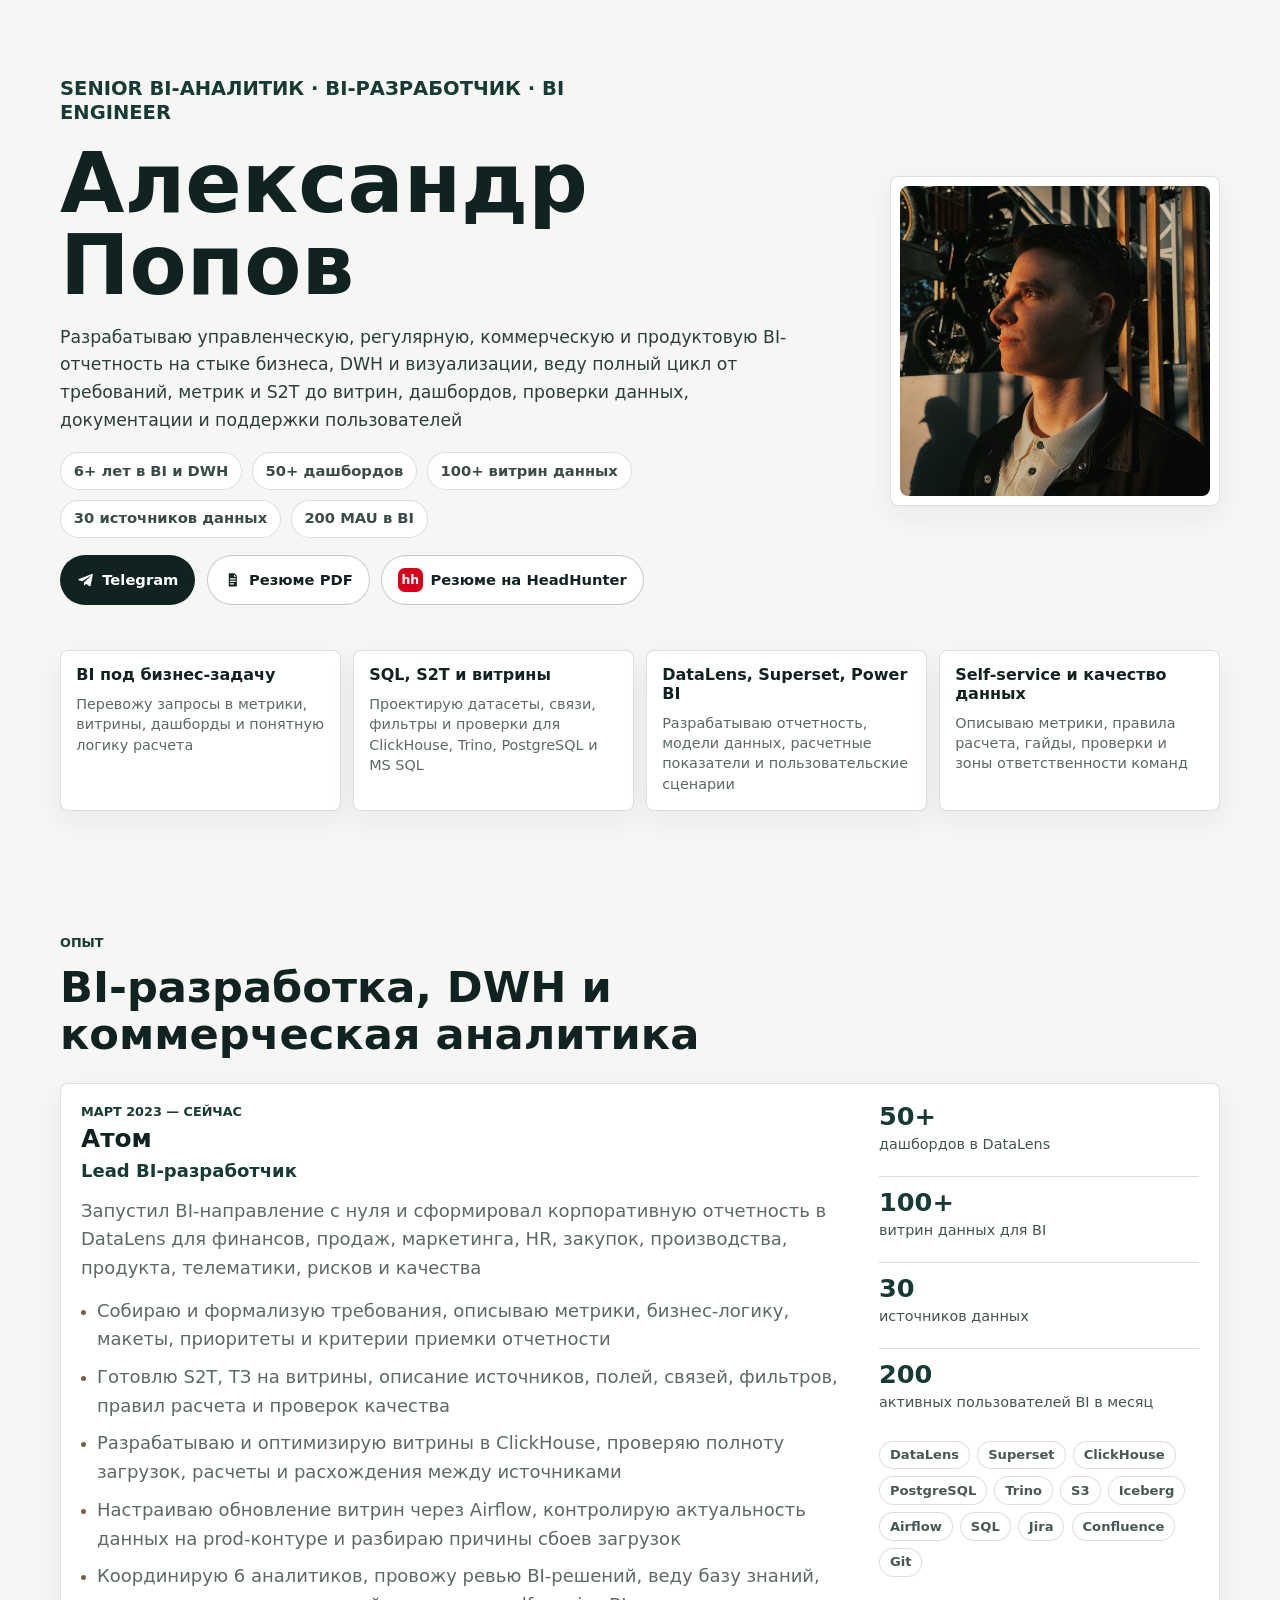
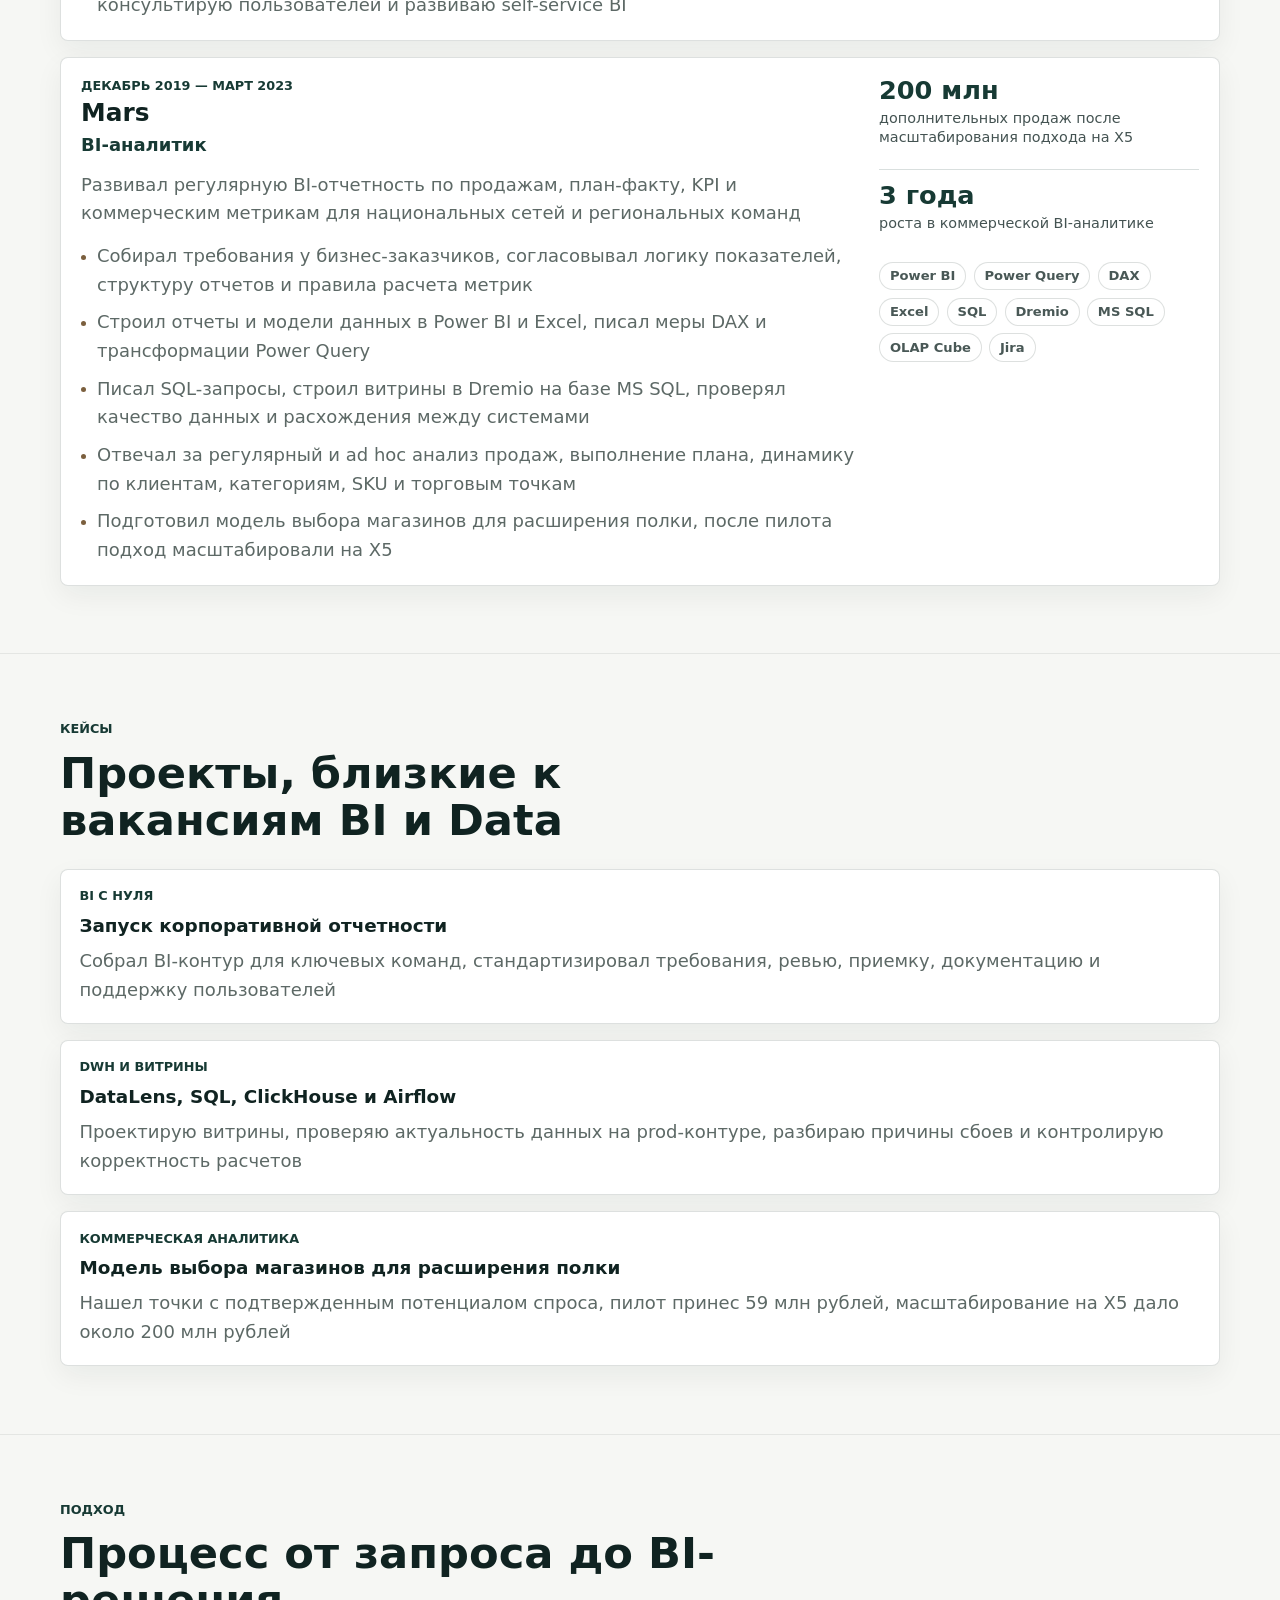
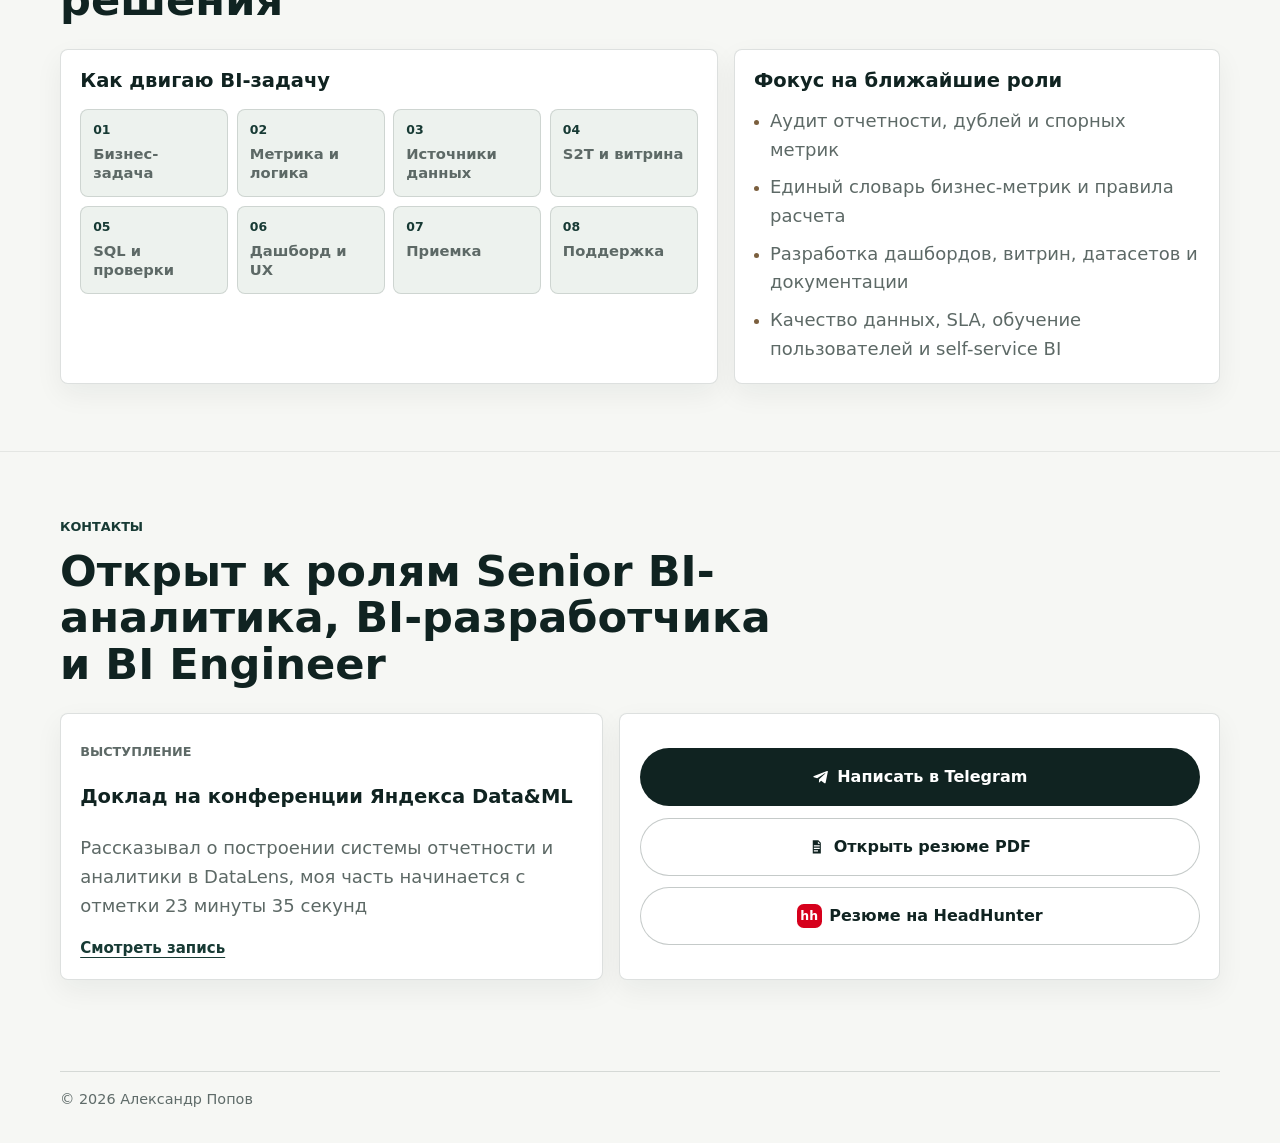
==== index.html @ 0f61a74e "Build BI analyst portfolio" ====
<!doctype html>
<html lang="ru">
  <head>
    <meta charset="UTF-8" />
    <meta name="viewport" content="width=device-width, initial-scale=1.0" />
    <title>Александр Попов - Senior BI-аналитик и BI Engineer</title>
    <meta
      name="description"
      content="Портфолио Александра Попова для ролей Senior BI-аналитика, BI-разработчика и BI Engineer"
    />
    <meta
      name="keywords"
      content="Александр Попов, Senior BI-аналитик, BI-разработчик, BI Engineer, DataLens, Power BI, Superset, ClickHouse, Airflow, SQL"
    />
    <meta name="theme-color" content="#173a34" />
    <link rel="canonical" href="https://adikant.github.io/analyst.github.io/" />
    <link rel="icon" href="assets/images/favicon.svg" type="image/svg+xml" />
    <meta property="og:type" content="profile" />
    <meta property="og:locale" content="ru_RU" />
    <meta property="og:title" content="Александр Попов - Senior BI-аналитик и BI Engineer" />
    <meta
      property="og:description"
      content="BI-разработка, DWH, DataLens, Superset, Power BI, ClickHouse, Airflow, S2T и self-service BI"
    />
    <meta property="og:url" content="https://adikant.github.io/analyst.github.io/" />
    <meta
      property="og:image"
      content="https://adikant.github.io/analyst.github.io/assets/images/og-preview.png"
    />
    <meta property="og:image:width" content="1200" />
    <meta property="og:image:height" content="630" />
    <meta property="og:image:type" content="image/png" />
    <meta
      property="og:image:alt"
      content="Портфолио Александра Попова для ролей Senior BI-аналитика, BI-разработчика и BI Engineer"
    />
    <meta name="twitter:card" content="summary_large_image" />
    <meta name="twitter:title" content="Александр Попов - Senior BI-аналитик и BI Engineer" />
    <meta
      name="twitter:description"
      content="BI-разработка, DWH, DataLens, Superset, Power BI, ClickHouse, Airflow, S2T и self-service BI"
    />
    <meta
      name="twitter:image"
      content="https://adikant.github.io/analyst.github.io/assets/images/og-preview.png"
    />
    <script type="application/ld+json">
      {
        "@context": "https://schema.org",
        "@type": "ProfilePage",
        "inLanguage": "ru",
        "url": "https://adikant.github.io/analyst.github.io/",
        "name": "Александр Попов - Senior BI-аналитик и BI Engineer",
        "description": "Портфолио Александра Попова для ролей Senior BI-аналитика, BI-разработчика и BI Engineer",
        "mainEntity": {
          "@type": "Person",
          "name": "Александр Попов",
          "jobTitle": "Senior BI-аналитик, BI-разработчик, BI Engineer",
          "description": "BI-разработчик с опытом более 6 лет в DWH и BI. Ведет полный цикл от требований, метрик и S2T до витрин, дашбордов, проверки качества, документации и поддержки пользователей.",
          "url": "https://adikant.github.io/analyst.github.io/",
          "image": "https://adikant.github.io/analyst.github.io/assets/images/profile-hero.jpg",
          "sameAs": [
            "https://t.me/adikant",
            "https://hh.ru/resume/b0bc9b00ff10b70d850039ed1f713379735831"
          ]
        }
      }
    </script>
    <link rel="stylesheet" href="styles.css?v=20260629-bi-engineer-2" />
    <script type="module" src="script.js?v=20260629-bi-engineer-2" defer></script>
  </head>
  <body>
    <a class="skip-link" href="#main">Перейти к содержанию</a>

    <main id="main">
      <section class="hero" id="hero" aria-labelledby="hero-title">
        <div class="container hero-grid">
          <div class="hero-copy">
            <p class="hero-role">Senior BI-аналитик · BI-разработчик · BI Engineer</p>
            <h1 class="hero-headline" id="hero-title">Александр Попов</h1>
            <p class="hero-summary">
              Разрабатываю управленческую, регулярную, коммерческую и продуктовую BI-отчетность на стыке бизнеса, DWH и визуализации, веду полный цикл от требований, метрик и S2T до витрин, дашбордов, проверки данных, документации и поддержки пользователей
            </p>
            <ul class="hero-proof-list" aria-label="Ключевые подтверждения">
              <li>6+ лет в BI и DWH</li>
              <li>50+ дашбордов</li>
              <li>100+ витрин данных</li>
              <li>30 источников данных</li>
              <li>200 MAU в BI</li>
            </ul>
            <div class="cta-row">
              <a class="btn btn-primary" href="https://t.me/adikant" target="_blank" rel="noopener noreferrer">
                <span class="btn-icon" aria-hidden="true">
                  <svg viewBox="0 0 24 24" focusable="false">
                    <path d="M21.8 4.2 18.6 20c-.2 1-.8 1.2-1.6.7l-4.5-3.3-2.2 2.1c-.2.2-.5.4-.9.4l.3-4.7 8.5-7.7c.4-.3-.1-.5-.6-.2L7.1 13.9 2.6 12.5c-1-.3-1-1 .2-1.5L20.4 4.2c.8-.3 1.5.2 1.4 1Z" />
                  </svg>
                </span>
                <span>Telegram</span>
              </a>
              <a class="btn btn-secondary" href="assets/docs/popov-resume.pdf">
                <span class="btn-icon" aria-hidden="true">
                  <svg viewBox="0 0 24 24" focusable="false">
                    <path d="M6.5 3h7.6l3.4 3.4V21h-11V3Zm7 1.9V8h3.1l-3.1-3.1ZM8 10v1.6h8V10H8Zm0 3.4V15h8v-1.6H8Zm0 3.4v1.6h5.6v-1.6H8Z" />
                  </svg>
                </span>
                <span>Резюме PDF</span>
              </a>
              <a
                class="btn btn-secondary"
                href="https://hh.ru/resume/b0bc9b00ff10b70d850039ed1f713379735831"
                target="_blank"
                rel="noopener noreferrer"
              >
                <span class="btn-icon btn-icon-hh" aria-hidden="true">hh</span>
                <span>Резюме на HeadHunter</span>
              </a>
            </div>
          </div>
          <figure class="hero-media">
            <img
              src="assets/images/profile-hero.jpg"
              alt="Александр Попов"
              width="1200"
              height="1200"
              loading="eager"
            />
          </figure>
        </div>
      </section>

      <section class="useful-strip" aria-label="Ключевые зоны ответственности">
        <div class="container useful-grid">
          <article class="useful-item">
            <h2>BI под бизнес-задачу</h2>
            <p>Перевожу запросы в метрики, витрины, дашборды и понятную логику расчета</p>
          </article>
          <article class="useful-item">
            <h2>SQL, S2T и витрины</h2>
            <p>Проектирую датасеты, связи, фильтры и проверки для ClickHouse, Trino, PostgreSQL и MS SQL</p>
          </article>
          <article class="useful-item">
            <h2>DataLens, Superset, Power BI</h2>
            <p>Разрабатываю отчетность, модели данных, расчетные показатели и пользовательские сценарии</p>
          </article>
          <article class="useful-item">
            <h2>Self-service и качество данных</h2>
            <p>Описываю метрики, правила расчета, гайды, проверки и зоны ответственности команд</p>
          </article>
        </div>
      </section>

      <section class="section nav-target" id="experience" aria-labelledby="experience-title">
        <div class="container">
          <div class="section-head section-head-compact">
            <p class="section-kicker">Опыт</p>
            <h2 id="experience-title">BI-разработка, DWH и коммерческая аналитика</h2>
          </div>

          <div class="experience-list">
            <article class="experience-card">
              <div class="experience-main">
                <p class="timeline-period">март 2023 — сейчас</p>
                <h3>Атом</h3>
                <p class="timeline-role">Lead BI-разработчик</p>
                <p class="experience-context">
                  Запустил BI-направление с нуля и сформировал корпоративную отчетность в DataLens для финансов, продаж, маркетинга, HR, закупок, производства, продукта, телематики, рисков и качества
                </p>
                <ul class="responsibility-list">
                  <li>Собираю и формализую требования, описываю метрики, бизнес-логику, макеты, приоритеты и критерии приемки отчетности</li>
                  <li>Готовлю S2T, ТЗ на витрины, описание источников, полей, связей, фильтров, правил расчета и проверок качества</li>
                  <li>Разрабатываю и оптимизирую витрины в ClickHouse, проверяю полноту загрузок, расчеты и расхождения между источниками</li>
                  <li>Настраиваю обновление витрин через Airflow, контролирую актуальность данных на prod-контуре и разбираю причины сбоев загрузок</li>
                  <li>Координирую 6 аналитиков, провожу ревью BI-решений, веду базу знаний, консультирую пользователей и развиваю self-service BI</li>
                </ul>
              </div>
              <aside class="experience-side" aria-label="Показатели и технологии Атома">
                <div class="metric-list">
                  <div class="metric-item">
                    <strong>50+</strong>
                    <span>дашбордов в DataLens</span>
                  </div>
                  <div class="metric-item">
                    <strong>100+</strong>
                    <span>витрин данных для BI</span>
                  </div>
                  <div class="metric-item">
                    <strong>30</strong>
                    <span>источников данных</span>
                  </div>
                  <div class="metric-item">
                    <strong>200</strong>
                    <span>активных пользователей BI в месяц</span>
                  </div>
                </div>
                <ul class="tech-list" aria-label="Технологии Атома">
                  <li>DataLens</li>
                  <li>Superset</li>
                  <li>ClickHouse</li>
                  <li>PostgreSQL</li>
                  <li>Trino</li>
                  <li>S3</li>
                  <li>Iceberg</li>
                  <li>Airflow</li>
                  <li>SQL</li>
                  <li>Jira</li>
                  <li>Confluence</li>
                  <li>Git</li>
                </ul>
              </aside>
            </article>

            <article class="experience-card">
              <div class="experience-main">
                <p class="timeline-period">декабрь 2019 — март 2023</p>
                <h3>Mars</h3>
                <p class="timeline-role">BI-аналитик</p>
                <p class="experience-context">
                  Развивал регулярную BI-отчетность по продажам, план-факту, KPI и коммерческим метрикам для национальных сетей и региональных команд
                </p>
                <ul class="responsibility-list">
                  <li>Собирал требования у бизнес-заказчиков, согласовывал логику показателей, структуру отчетов и правила расчета метрик</li>
                  <li>Строил отчеты и модели данных в Power BI и Excel, писал меры DAX и трансформации Power Query</li>
                  <li>Писал SQL-запросы, строил витрины в Dremio на базе MS SQL, проверял качество данных и расхождения между системами</li>
                  <li>Отвечал за регулярный и ad hoc анализ продаж, выполнение плана, динамику по клиентам, категориям, SKU и торговым точкам</li>
                  <li>Подготовил модель выбора магазинов для расширения полки, после пилота подход масштабировали на X5</li>
                </ul>
              </div>
              <aside class="experience-side" aria-label="Показатели и технологии Mars">
                <div class="metric-list">
                  <div class="metric-item">
                    <strong>200 млн</strong>
                    <span>дополнительных продаж после масштабирования подхода на X5</span>
                  </div>
                  <div class="metric-item">
                    <strong>3 года</strong>
                    <span>роста в коммерческой BI-аналитике</span>
                  </div>
                </div>
                <ul class="tech-list" aria-label="Технологии Mars">
                  <li>Power BI</li>
                  <li>Power Query</li>
                  <li>DAX</li>
                  <li>Excel</li>
                  <li>SQL</li>
                  <li>Dremio</li>
                  <li>MS SQL</li>
                  <li>OLAP Cube</li>
                  <li>Jira</li>
                </ul>
              </aside>
            </article>
          </div>
        </div>
      </section>

      <section class="section nav-target" id="cases" aria-labelledby="cases-title">
        <div class="container">
          <div class="section-head section-head-compact">
            <p class="section-kicker">Кейсы</p>
            <h2 id="cases-title">Проекты, близкие к вакансиям BI и Data</h2>
          </div>

          <div class="cases-list">
            <article class="technical-project">
              <p class="section-kicker">BI с нуля</p>
              <h3>Запуск корпоративной отчетности</h3>
              <p>Собрал BI-контур для ключевых команд, стандартизировал требования, ревью, приемку, документацию и поддержку пользователей</p>
            </article>
            <article class="technical-project">
              <p class="section-kicker">DWH и витрины</p>
              <h3>DataLens, SQL, ClickHouse и Airflow</h3>
              <p>Проектирую витрины, проверяю актуальность данных на prod-контуре, разбираю причины сбоев и контролирую корректность расчетов</p>
            </article>
            <article class="technical-project">
              <p class="section-kicker">Коммерческая аналитика</p>
              <h3>Модель выбора магазинов для расширения полки</h3>
              <p>Нашел точки с подтвержденным потенциалом спроса, пилот принес 59 млн рублей, масштабирование на X5 дало около 200 млн рублей</p>
            </article>
          </div>
        </div>
      </section>

      <section class="section nav-target" id="approach" aria-labelledby="approach-title">
        <div class="container">
          <div class="section-head section-head-compact">
            <p class="section-kicker">Подход</p>
            <h2 id="approach-title">Процесс от запроса до BI-решения</h2>
          </div>

          <div class="process-layout">
            <section class="process-card" aria-labelledby="process-title">
              <h3 id="process-title">Как двигаю BI-задачу</h3>
              <ol class="process-list">
                <li>Бизнес-задача</li>
                <li>Метрика и логика</li>
                <li>Источники данных</li>
                <li>S2T и витрина</li>
                <li>SQL и проверки</li>
                <li>Дашборд и UX</li>
                <li>Приемка</li>
                <li>Поддержка</li>
              </ol>
            </section>

            <section class="leader-role-card" aria-labelledby="focus-title">
              <h3 id="focus-title">Фокус на ближайшие роли</h3>
              <ul>
                <li>Аудит отчетности, дублей и спорных метрик</li>
                <li>Единый словарь бизнес-метрик и правила расчета</li>
                <li>Разработка дашбордов, витрин, датасетов и документации</li>
                <li>Качество данных, SLA, обучение пользователей и self-service BI</li>
              </ul>
            </section>
          </div>
        </div>
      </section>

      <section class="section nav-target" id="contact" aria-labelledby="contact-title">
        <div class="container">
          <div class="section-head section-head-compact">
            <p class="section-kicker">Контакты</p>
            <h2 id="contact-title">Открыт к ролям Senior BI-аналитика, BI-разработчика и BI Engineer</h2>
          </div>

          <div class="contact-layout">
            <article class="speaking-card">
              <p class="section-kicker">Выступление</p>
              <h3>Доклад на конференции Яндекса Data&amp;ML</h3>
              <p>Рассказывал о построении системы отчетности и аналитики в DataLens, моя часть начинается с отметки 23 минуты 35 секунд</p>
              <a class="text-link" href="https://yandex.cloud/ru/events/dataml2b?videoTab=2" target="_blank" rel="noopener noreferrer">
                Смотреть запись
              </a>
            </article>

            <div class="contact-card">
              <div class="contact-actions">
                <a class="btn btn-primary" href="https://t.me/adikant" target="_blank" rel="noopener noreferrer">
                  <span class="btn-icon" aria-hidden="true">
                    <svg viewBox="0 0 24 24" focusable="false">
                      <path d="M21.8 4.2 18.6 20c-.2 1-.8 1.2-1.6.7l-4.5-3.3-2.2 2.1c-.2.2-.5.4-.9.4l.3-4.7 8.5-7.7c.4-.3-.1-.5-.6-.2L7.1 13.9 2.6 12.5c-1-.3-1-1 .2-1.5L20.4 4.2c.8-.3 1.5.2 1.4 1Z" />
                    </svg>
                  </span>
                  <span>Написать в Telegram</span>
                </a>
                <a class="btn btn-secondary" href="assets/docs/popov-resume.pdf">
                  <span class="btn-icon" aria-hidden="true">
                    <svg viewBox="0 0 24 24" focusable="false">
                      <path d="M6.5 3h7.6l3.4 3.4V21h-11V3Zm7 1.9V8h3.1l-3.1-3.1ZM8 10v1.6h8V10H8Zm0 3.4V15h8v-1.6H8Zm0 3.4v1.6h5.6v-1.6H8Z" />
                    </svg>
                  </span>
                  <span>Открыть резюме PDF</span>
                </a>
                <a
                  class="btn btn-secondary"
                  href="https://hh.ru/resume/b0bc9b00ff10b70d850039ed1f713379735831"
                  target="_blank"
                  rel="noopener noreferrer"
                >
                  <span class="btn-icon btn-icon-hh" aria-hidden="true">hh</span>
                  <span>Резюме на HeadHunter</span>
                </a>
              </div>
            </div>
          </div>
        </div>
      </section>
    </main>

    <footer class="site-footer">
      <div class="container footer-inner">
        <p>&copy; 2026 Александр Попов</p>
      </div>
    </footer>
  </body>
</html>
---- styles.css ----
:root {
  --bg: #f6f7f4;
  --surface: #ffffff;
  --surface-soft: #edf2ee;
  --ink: #102321;
  --muted: #5d6966;
  --line: rgba(16, 35, 33, 0.14);
  --line-strong: rgba(16, 35, 33, 0.24);
  --accent: #173a34;
  --accent-soft: #dfeae4;
  --warm: #7b5f3e;
  --warm-soft: #efe7da;
  --shadow: 0 10px 28px rgba(16, 35, 33, 0.06);
  --radius: 8px;
}

*,
*::before,
*::after {
  box-sizing: border-box;
}

html {
  scroll-behavior: smooth;
}

body {
  margin: 0;
  overflow-x: hidden;
  background: var(--bg);
  color: var(--ink);
  font-family: system-ui, -apple-system, BlinkMacSystemFont, "Segoe UI", sans-serif;
  font-size: 18px;
  line-height: 1.6;
  text-rendering: optimizeLegibility;
}

body,
button,
input,
textarea,
select {
  letter-spacing: 0;
}

h1,
h2,
h3,
h4,
p,
ul,
ol,
figure {
  margin: 0;
}

img {
  display: block;
  max-width: 100%;
}

a {
  color: inherit;
}

svg {
  display: block;
}

.container {
  width: min(1160px, calc(100% - 40px));
  margin: 0 auto;
}

.skip-link {
  position: fixed;
  top: 0.75rem;
  left: 0.75rem;
  z-index: 100;
  padding: 0.6rem 0.85rem;
  border-radius: var(--radius);
  background: var(--ink);
  color: #fff;
  font-weight: 800;
  text-decoration: none;
  transform: translateY(-160%);
}

.skip-link:focus {
  transform: translateY(0);
}

.hero {
  padding: 4.8rem 0 2.8rem;
}

.hero-grid {
  display: grid;
  grid-template-columns: minmax(0, 1fr) minmax(280px, 330px);
  gap: 3rem;
  align-items: center;
}

.hero-copy {
  display: grid;
  gap: 1.1rem;
  max-width: 790px;
}

.hero-role,
.section-kicker,
.case-company,
.timeline-period {
  color: var(--accent);
  font-size: 0.8rem;
  font-weight: 850;
  letter-spacing: 0;
  line-height: 1.3;
  text-transform: uppercase;
}

.hero-role {
  max-width: 42ch;
  font-size: 1.22rem;
  line-height: 1.25;
}

.hero-headline {
  max-width: 13ch;
  font-size: 5.2rem;
  line-height: 0.98;
}

.hero-summary {
  max-width: 68ch;
  color: rgba(16, 35, 33, 0.88);
  font-size: 1.08rem;
}

.hero-proof-list {
  display: flex;
  flex-wrap: wrap;
  gap: 0.6rem;
  padding: 0;
  list-style: none;
}

.hero-proof-list li {
  min-height: 38px;
  padding: 0.55rem 0.8rem;
  border: 1px solid var(--line);
  border-radius: 999px;
  background: var(--surface);
  color: rgba(16, 35, 33, 0.82);
  font-size: 0.92rem;
  font-weight: 800;
  line-height: 1.25;
}

.hero-media {
  width: 100%;
  padding: 0.55rem;
  border: 1px solid var(--line);
  border-radius: var(--radius);
  background: var(--surface);
  box-shadow: var(--shadow);
}

.hero-media img {
  width: 100%;
  aspect-ratio: 1;
  height: auto;
  border-radius: var(--radius);
  object-fit: cover;
  object-position: center 48%;
}

.cta-row,
.contact-actions {
  display: flex;
  flex-wrap: wrap;
  gap: 0.7rem;
}

.btn {
  display: inline-flex;
  align-items: center;
  justify-content: center;
  gap: 0.48rem;
  min-height: 46px;
  max-width: 100%;
  padding: 0.72rem 1rem;
  border: 1px solid transparent;
  border-radius: 999px;
  font: inherit;
  font-size: 0.92rem;
  font-weight: 850;
  line-height: 1.2;
  text-align: center;
  text-decoration: none;
  white-space: normal;
}

.btn-icon {
  display: inline-grid;
  flex: 0 0 auto;
  place-items: center;
  width: 1.1rem;
  height: 1.1rem;
}

.btn-icon svg {
  width: 100%;
  height: 100%;
  fill: currentColor;
}

.btn-icon-hh {
  width: 1.55rem;
  height: 1.55rem;
  border-radius: 0.42rem;
  background: #d6001c;
  color: #fff;
  font-size: 0.78rem;
  font-weight: 900;
  line-height: 1;
  text-transform: lowercase;
}

.btn-primary {
  background: var(--ink);
  color: #fff;
}

.btn-secondary {
  border-color: var(--line-strong);
  background: var(--surface);
  color: var(--ink);
}

.section {
  padding: 4.2rem 0;
}

.useful-strip {
  padding: 0 0 3.6rem;
}

.useful-grid {
  display: grid;
  grid-template-columns: repeat(4, minmax(0, 1fr));
  gap: 0.75rem;
}

.useful-item {
  min-height: 132px;
  padding: 0.95rem;
  border: 1px solid var(--line);
  border-radius: var(--radius);
  background: var(--surface);
  box-shadow: var(--shadow);
}

.useful-item h2 {
  color: var(--ink);
  font-size: 1rem;
  line-height: 1.18;
}

.useful-item p {
  margin-top: 0.55rem;
  color: var(--muted);
  font-size: 0.9rem;
  line-height: 1.42;
}

.section + .section,
.case-detail-section {
  border-top: 1px solid rgba(16, 35, 33, 0.08);
}

.section-head {
  display: grid;
  gap: 0.75rem;
  margin-bottom: 1.6rem;
}

.section-head h2 {
  max-width: 24ch;
  font-size: 2.7rem;
  line-height: 1.08;
}

.experience-list,
.cases-list {
  display: grid;
  gap: 1rem;
}

.experience-card,
.technical-project,
.process-card,
.leader-role-card,
.speaking-card,
.contact-card,
.case-detail-block {
  border: 1px solid var(--line);
  border-radius: var(--radius);
  background: var(--surface);
  box-shadow: var(--shadow);
}

.experience-card {
  display: grid;
  grid-template-columns: minmax(0, 1fr) 320px;
  gap: 1.5rem;
  padding: 1.25rem;
}

.experience-main h3 {
  margin-top: 0.28rem;
  font-size: 1.55rem;
  line-height: 1.15;
}

.timeline-role {
  margin-top: 0.2rem;
  color: var(--accent);
  font-weight: 850;
}

.experience-context {
  margin-top: 0.7rem;
  color: var(--muted);
}

.responsibility-list,
.leader-role-card ul,
.case-detail-block ul {
  display: grid;
  gap: 0.55rem;
  margin-top: 0.85rem;
  padding: 0;
  list-style: none;
}

.responsibility-list li,
.leader-role-card li,
.case-detail-block li {
  position: relative;
  padding-left: 1rem;
  color: var(--muted);
}

.responsibility-list li::before,
.leader-role-card li::before,
.case-detail-block li::before {
  content: "";
  position: absolute;
  top: 0.72em;
  left: 0;
  width: 5px;
  height: 5px;
  border-radius: 50%;
  background: var(--warm);
}

.experience-side {
  display: grid;
  align-content: start;
  gap: 1rem;
}

.metric-list {
  display: grid;
  gap: 0.6rem;
}

.metric-item {
  padding: 0.8rem 0 0.75rem;
  border-top: 1px solid rgba(23, 58, 52, 0.16);
}

.metric-item:first-child {
  border-top: 0;
  padding-top: 0;
}

.metric-item strong,
.metric-item span {
  display: block;
}

.metric-item strong {
  color: var(--accent);
  font-size: 1.6rem;
  line-height: 1;
}

.metric-item span {
  margin-top: 0.35rem;
  color: rgba(16, 35, 33, 0.78);
  font-size: 0.9rem;
  line-height: 1.35;
}

.tech-list {
  display: flex;
  flex-wrap: wrap;
  gap: 0.45rem;
  margin: 0;
  padding: 0;
  list-style: none;
}

.tech-list li {
  padding: 0.34rem 0.62rem;
  border: 1px solid var(--line);
  border-radius: 999px;
  background: var(--surface);
  color: rgba(16, 35, 33, 0.76);
  font-size: 0.82rem;
  font-weight: 750;
  line-height: 1.2;
}

.technical-project {
  padding: 1.15rem;
}

.technical-project h3 {
  margin-top: 0.55rem;
  font-size: 1.15rem;
  line-height: 1.25;
}

.technical-project p:last-child,
.process-card li,
.speaking-card p,
.case-detail-block p,
.resume-line span {
  color: var(--muted);
}

.technical-project p:last-child {
  margin-top: 0.65rem;
}

.process-layout {
  display: grid;
  grid-template-columns: minmax(0, 1.15fr) minmax(280px, 0.85fr);
  gap: 1rem;
  align-items: stretch;
}

.process-card,
.leader-role-card {
  padding: 1.2rem;
}

.process-card h3,
.leader-role-card h3,
.speaking-card h3,
.contact-card h3 {
  font-size: 1.22rem;
  line-height: 1.22;
}

.process-list {
  display: grid;
  grid-template-columns: repeat(4, minmax(0, 1fr));
  gap: 0.55rem;
  margin-top: 1rem;
  padding: 0;
  list-style: none;
  counter-reset: process;
}

.process-list li {
  min-height: 88px;
  padding: 0.75rem;
  border: 1px solid var(--line);
  border-radius: var(--radius);
  background: var(--surface-soft);
  font-size: 0.92rem;
  font-weight: 750;
  line-height: 1.3;
  counter-increment: process;
}

.process-list li::before {
  content: counter(process, decimal-leading-zero);
  display: block;
  margin-bottom: 0.35rem;
  color: var(--accent);
  font-size: 0.78rem;
  font-weight: 900;
}

.contact-layout {
  display: grid;
  grid-template-columns: minmax(0, 0.95fr) minmax(0, 1.05fr);
  gap: 1rem;
}

.speaking-card,
.contact-card {
  display: grid;
  align-content: center;
  gap: 0.95rem;
  padding: 1.2rem;
}

.speaking-card h3 {
  margin-top: 0.55rem;
}

.speaking-card p {
  margin-top: 0.65rem;
}

.text-link {
  display: inline-flex;
  width: fit-content;
  color: var(--accent);
  font-size: 0.94rem;
  font-weight: 850;
  text-decoration: underline;
  text-underline-offset: 4px;
}

.contact-actions {
  display: grid;
  gap: 0.72rem;
}

.contact-actions .btn {
  width: 100%;
  min-height: 58px;
  font-size: 1rem;
}

.site-footer {
  padding: 1.5rem 0 2rem;
}

.footer-inner {
  display: flex;
  flex-wrap: wrap;
  justify-content: space-between;
  gap: 0.7rem 1rem;
  padding-top: 1rem;
  border-top: 1px solid var(--line);
}

.footer-inner p {
  color: rgba(16, 35, 33, 0.66);
  font-size: 0.9rem;
}

.case-hero {
  padding: 4rem 0 3.2rem;
}

.case-hero-grid {
  display: grid;
  gap: 0.6rem;
  max-width: 920px;
}

.case-hero h1 {
  max-width: 18ch;
  font-size: 3.8rem;
  line-height: 1.04;
}

.case-hero p:last-child {
  max-width: 68ch;
  color: rgba(16, 35, 33, 0.84);
  font-size: 1.08rem;
}

.back-link {
  display: inline-flex;
  width: fit-content;
  margin-bottom: 1rem;
  color: var(--accent);
  font-size: 0.94rem;
  font-weight: 850;
  text-decoration: none;
}

.resume-actions {
  margin-top: 1rem;
}

.case-detail-grid {
  display: grid;
  grid-template-columns: repeat(2, minmax(0, 1fr));
  gap: 1rem;
}

.case-detail-block {
  padding: 1.15rem;
  break-inside: avoid;
}

.case-detail-block h2 {
  font-size: 1.2rem;
  line-height: 1.2;
}

.case-detail-block p + p {
  margin-top: 0.7rem;
}

.case-detail-wide {
  grid-column: 1 / -1;
}

.case-tech-list {
  margin-top: 0.85rem;
}

.case-tech-list li {
  padding-left: 0.62rem;
}

.case-tech-list li::before {
  display: none;
}

.resume-line {
  display: grid;
  gap: 0.35rem;
  margin-top: 0.85rem;
}

.resume-line strong {
  color: var(--accent);
}

:where(a, button, .btn):focus-visible {
  outline: 3px solid rgba(123, 95, 62, 0.42);
  outline-offset: 3px;
}

.reveal-ready .reveal-item {
  opacity: 1;
}

@media (prefers-reduced-motion: no-preference) {
  .reveal-ready .reveal-item {
    opacity: 0;
    transform: translateY(18px);
    transition:
      opacity 0.62s ease,
      transform 0.62s cubic-bezier(0.22, 1, 0.36, 1);
  }

  .reveal-ready .reveal-item.is-visible {
    opacity: 1;
    transform: translateY(0);
  }
}

@media (max-width: 1080px) {
  .experience-card,
  .process-layout,
  .contact-layout {
    grid-template-columns: 1fr;
  }

  .process-list,
  .useful-grid {
    grid-template-columns: repeat(2, minmax(0, 1fr));
  }
}

@media (max-width: 760px) {
  body {
    font-size: 17px;
  }

  .container {
    width: calc(100% - 28px);
  }

  .hero {
    padding: 3.1rem 0 3.4rem;
  }

  .hero-grid {
    grid-template-columns: 1fr;
    gap: 1.5rem;
  }

  .hero-media {
    width: 100%;
    max-width: 520px;
    justify-self: center;
  }

  .hero-headline {
    font-size: 3.8rem;
  }

  .section {
    padding: 3.2rem 0;
  }

  .section-head h2 {
    font-size: 2.2rem;
  }

  .experience-card,
  .technical-project,
  .process-card,
  .leader-role-card,
  .speaking-card,
  .contact-card,
  .case-detail-block {
    padding: 1rem;
  }

  .process-list,
  .useful-grid,
  .case-detail-grid {
    grid-template-columns: 1fr;
  }

  .btn {
    width: 100%;
  }
}

@media (max-width: 420px) {
  .hero-role {
    font-size: 1rem;
  }

  .hero-headline {
    font-size: 2.8rem;
  }

  .hero-summary {
    font-size: 1rem;
  }

  .hero-proof-list {
    display: grid;
  }

  .section-head h2 {
    font-size: 1.86rem;
  }

  .case-hero h1 {
    font-size: 2.6rem;
  }
}

@media print {
  body {
    background: #fff;
    color: #000;
    font-size: 12px;
  }

  .no-print,
  .site-footer,
  .skip-link {
    display: none !important;
  }

  .section,
  .case-hero {
    padding: 1.2rem 0;
  }

  .container {
    width: 100%;
  }

  .case-detail-grid {
    grid-template-columns: 1fr;
  }

  .case-detail-block {
    border-color: #d6d6d6;
    box-shadow: none;
  }

  .case-detail-section {
    border-top: 0;
  }
}

@media (prefers-reduced-motion: reduce) {
  html {
    scroll-behavior: auto;
  }

  *,
  *::before,
  *::after {
    animation-duration: 0.01ms !important;
    animation-iteration-count: 1 !important;
    transition-duration: 0.01ms !important;
  }
}
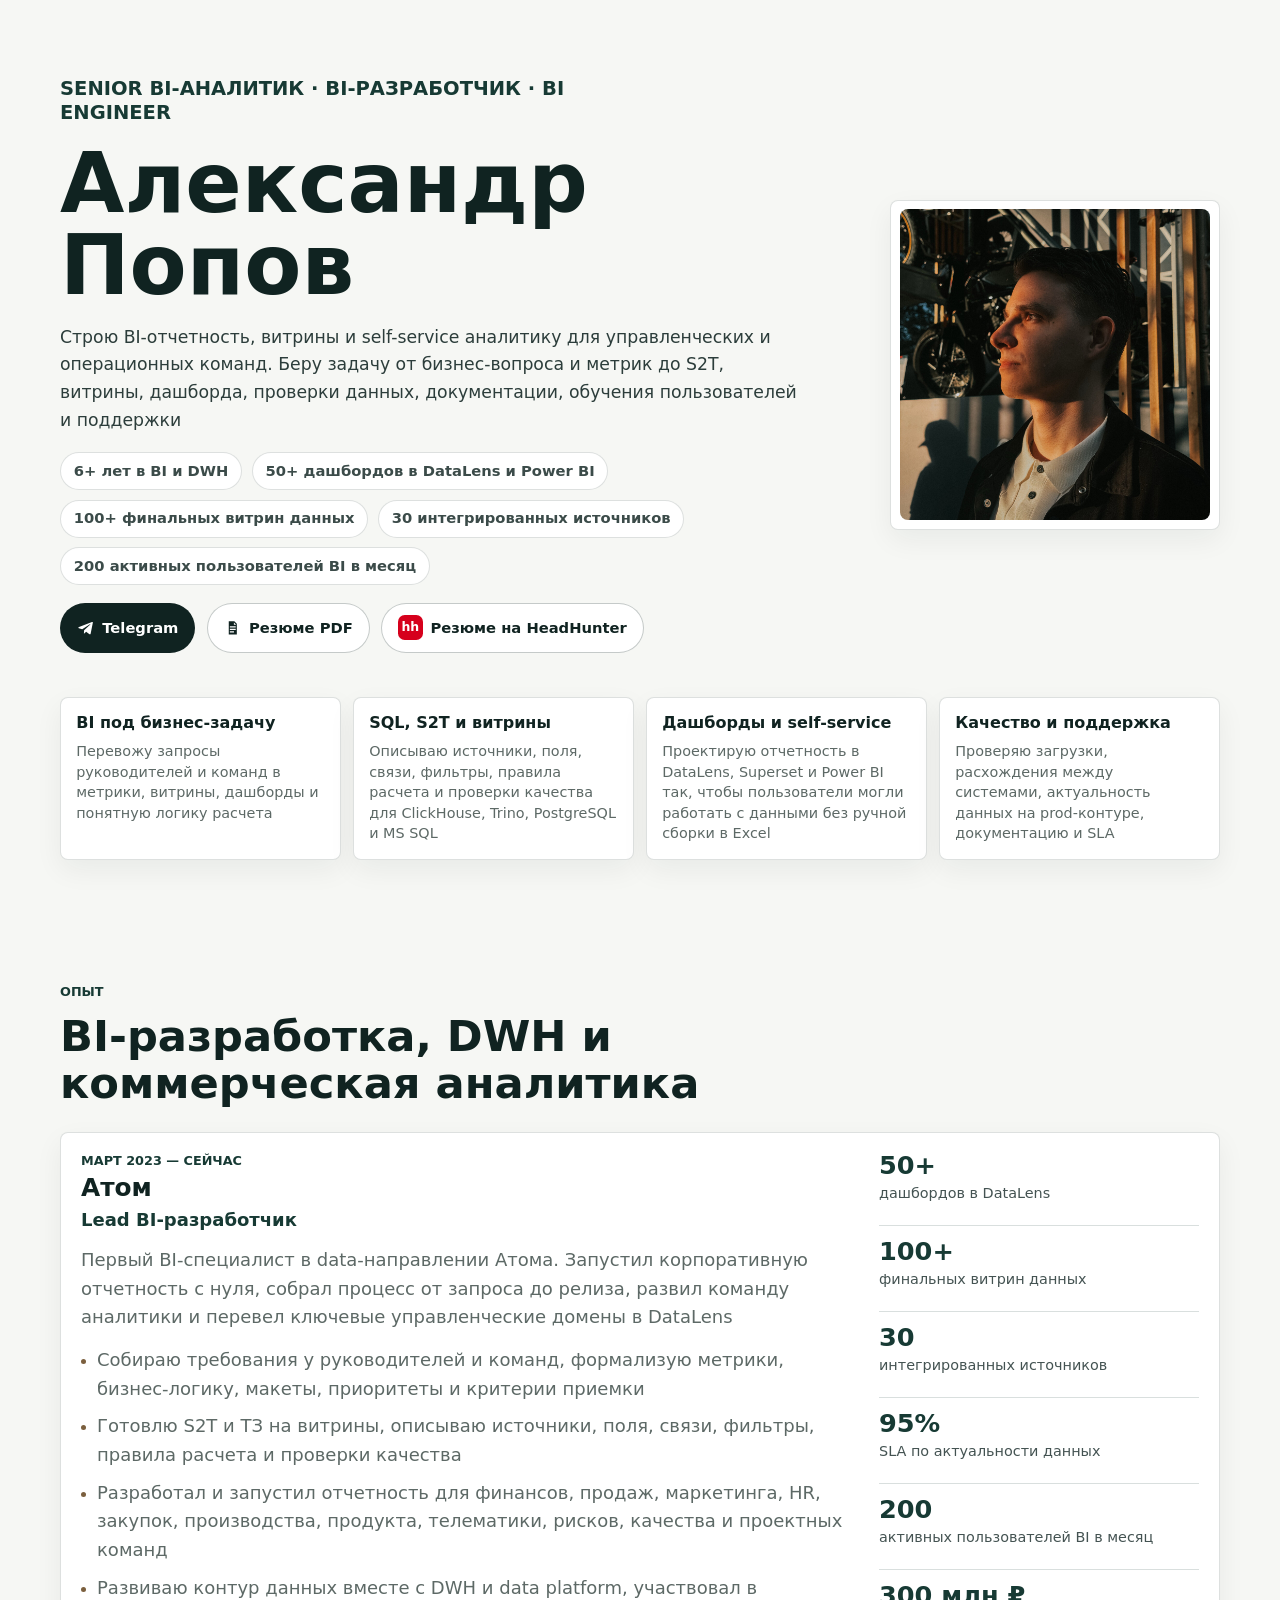
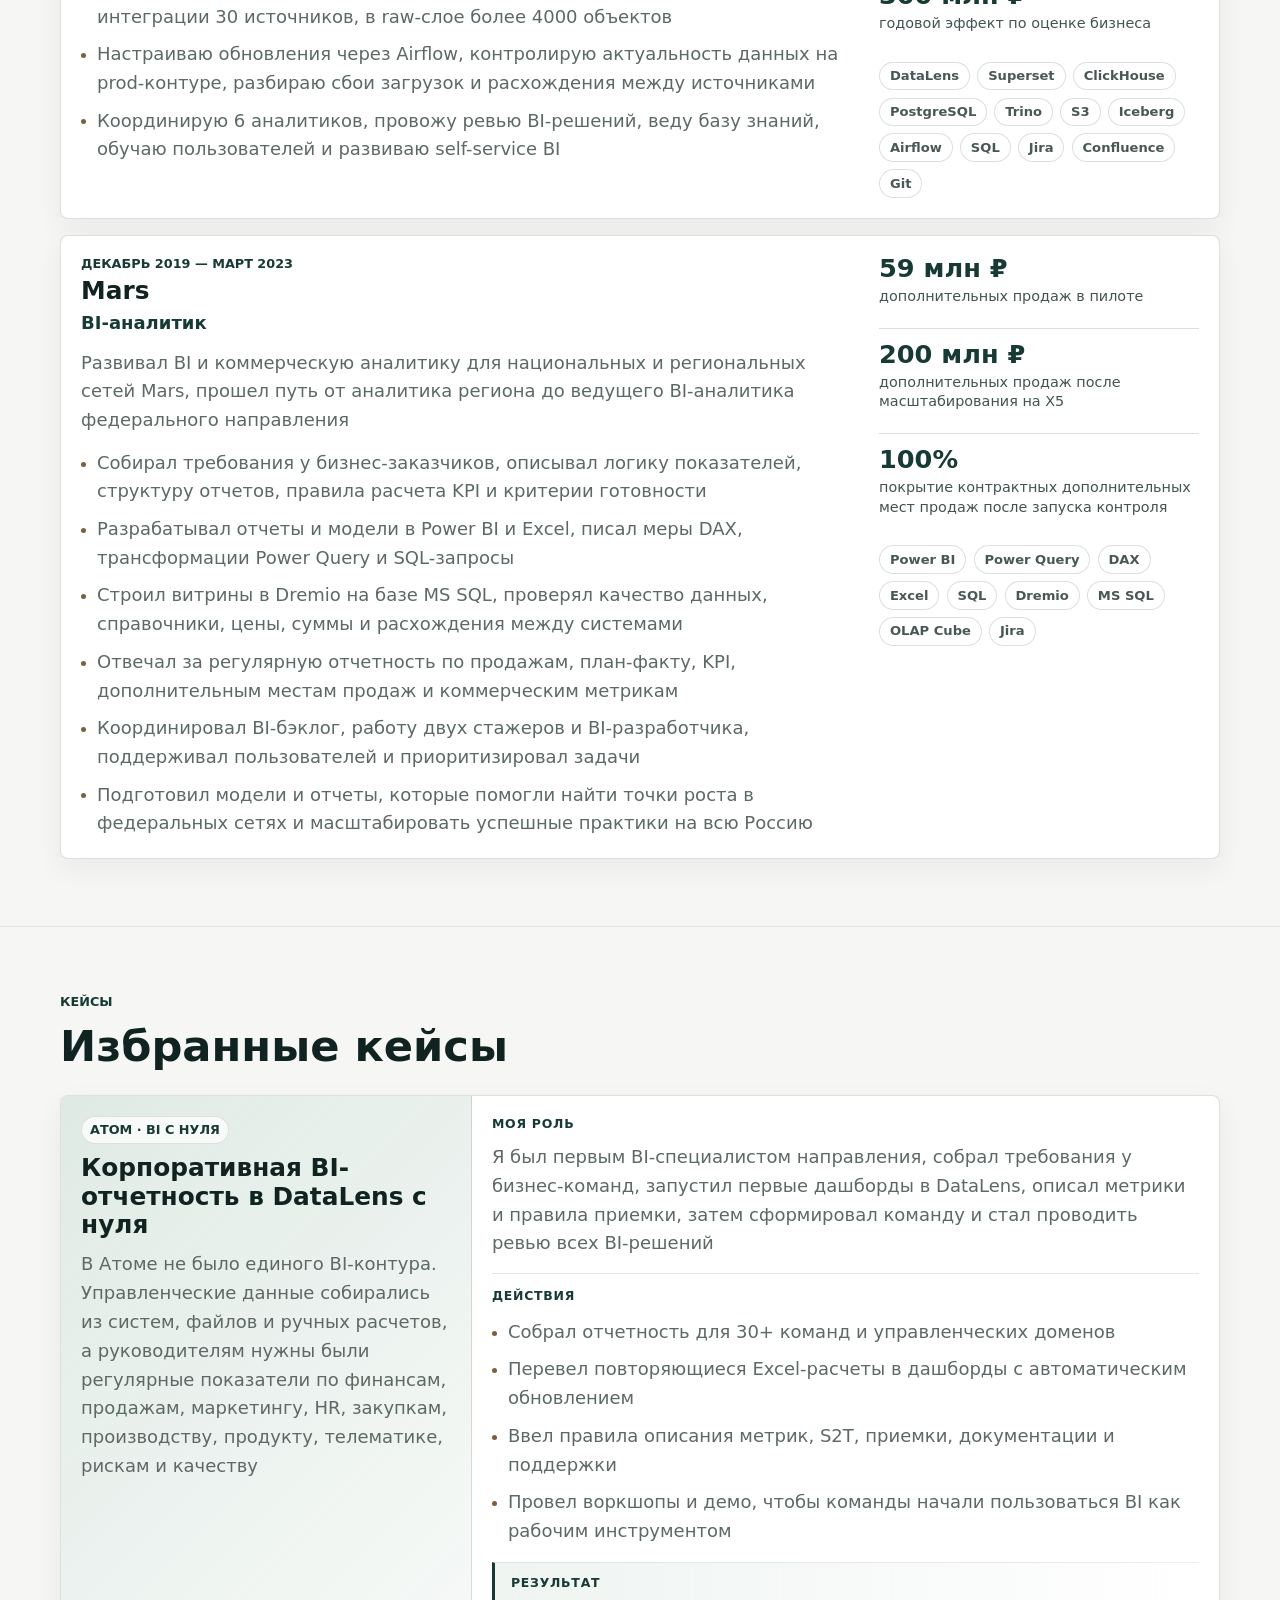
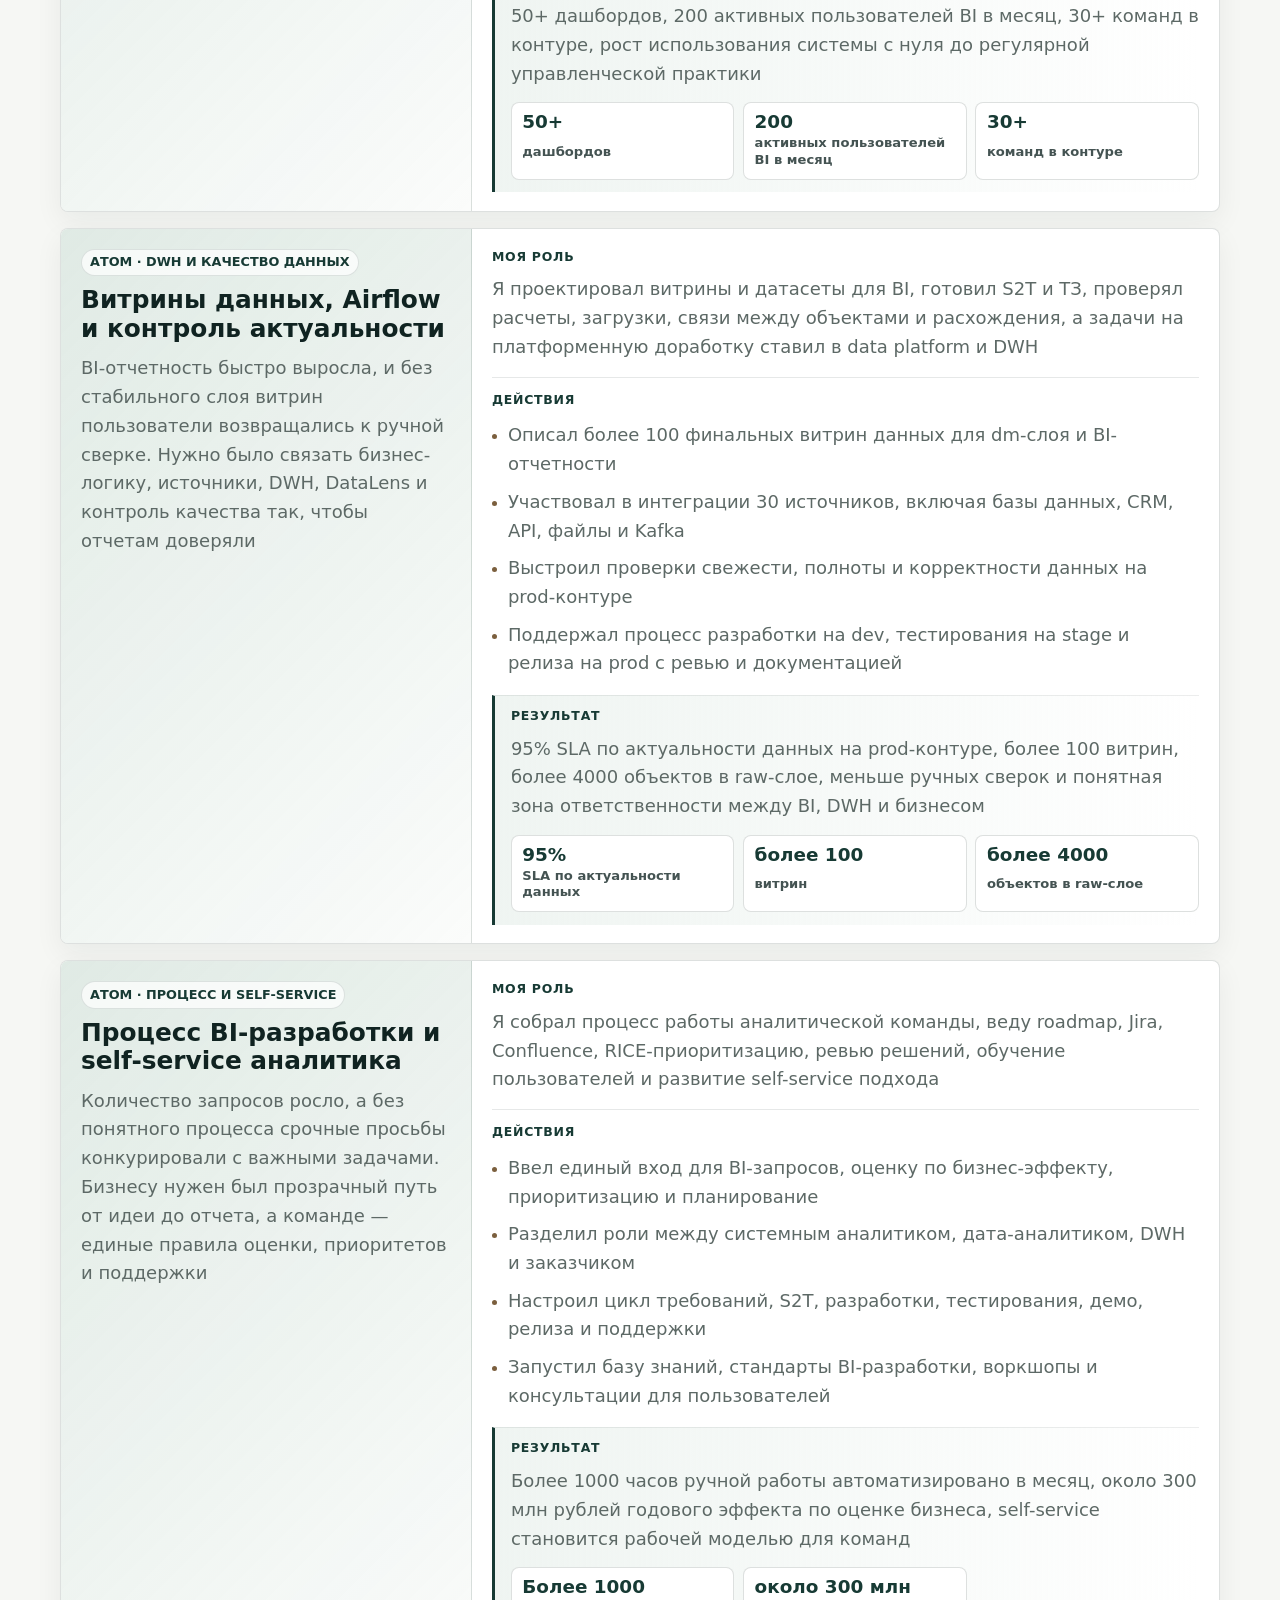
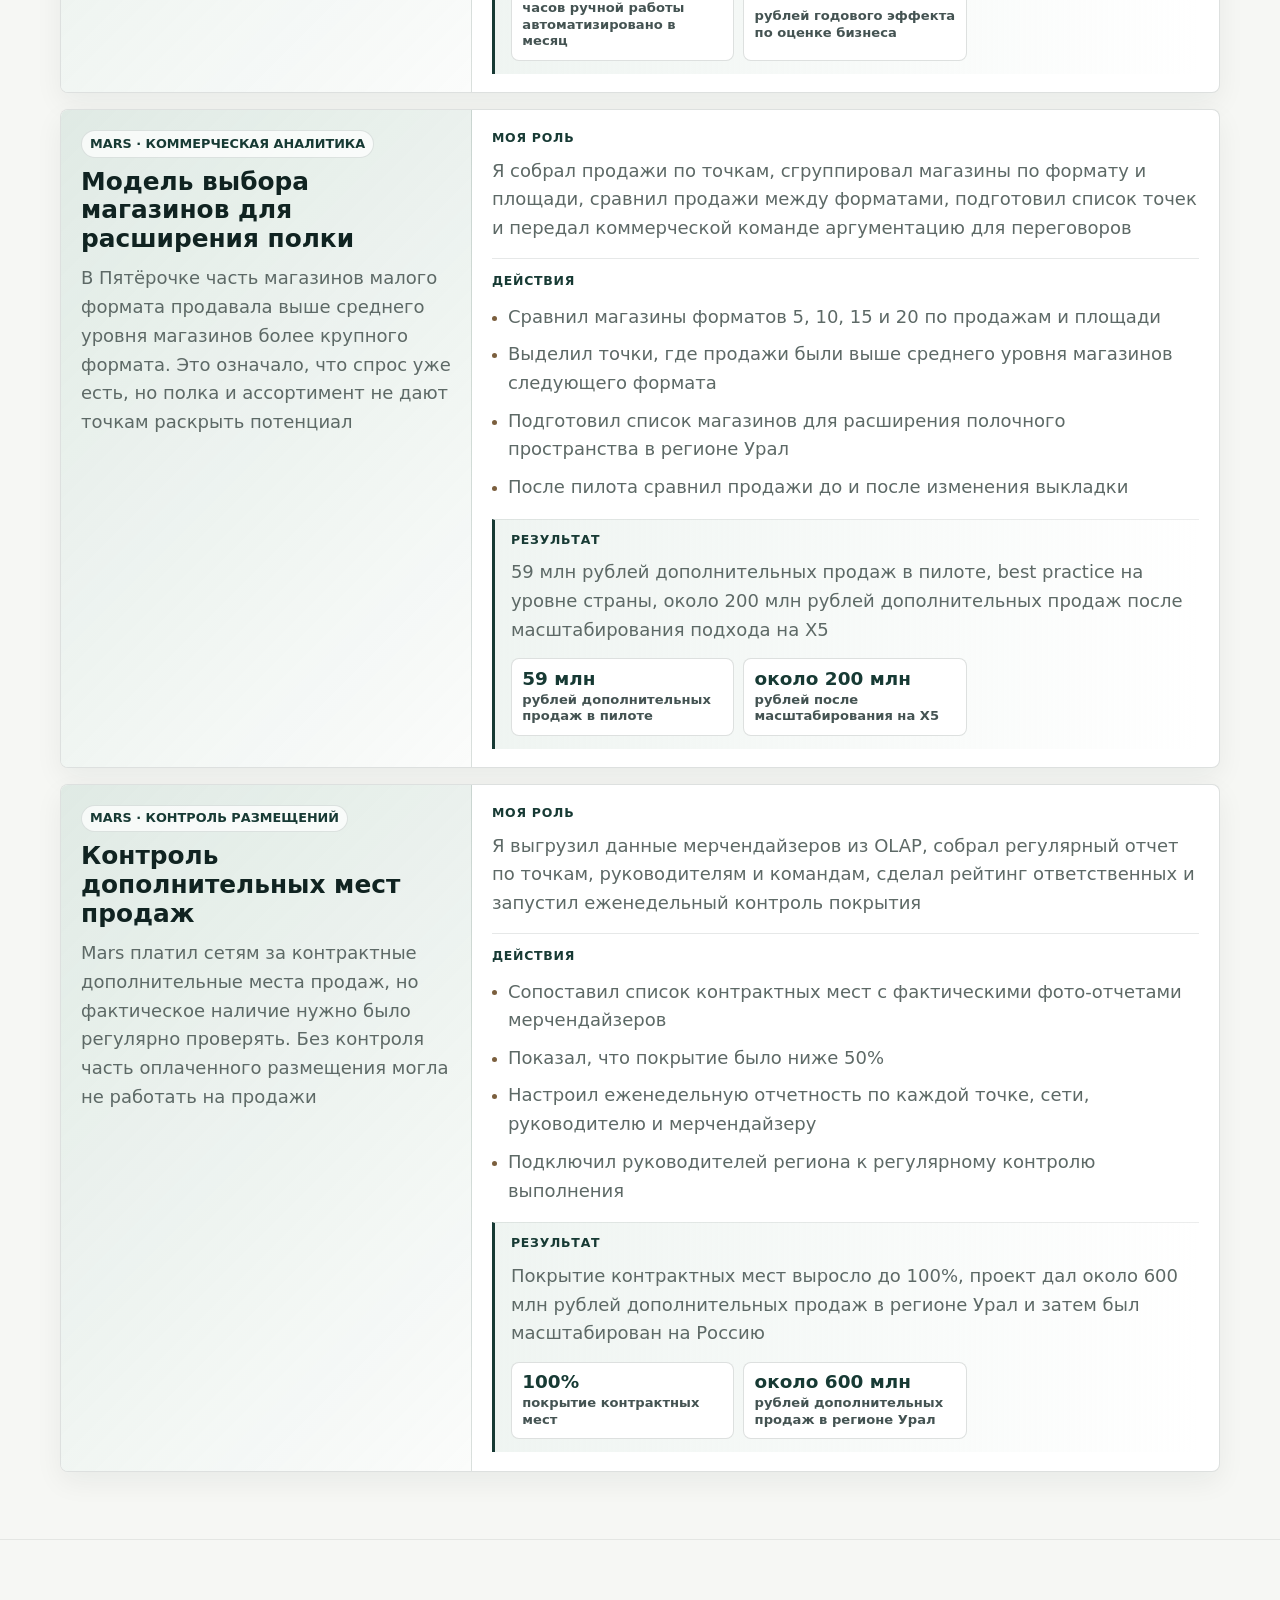
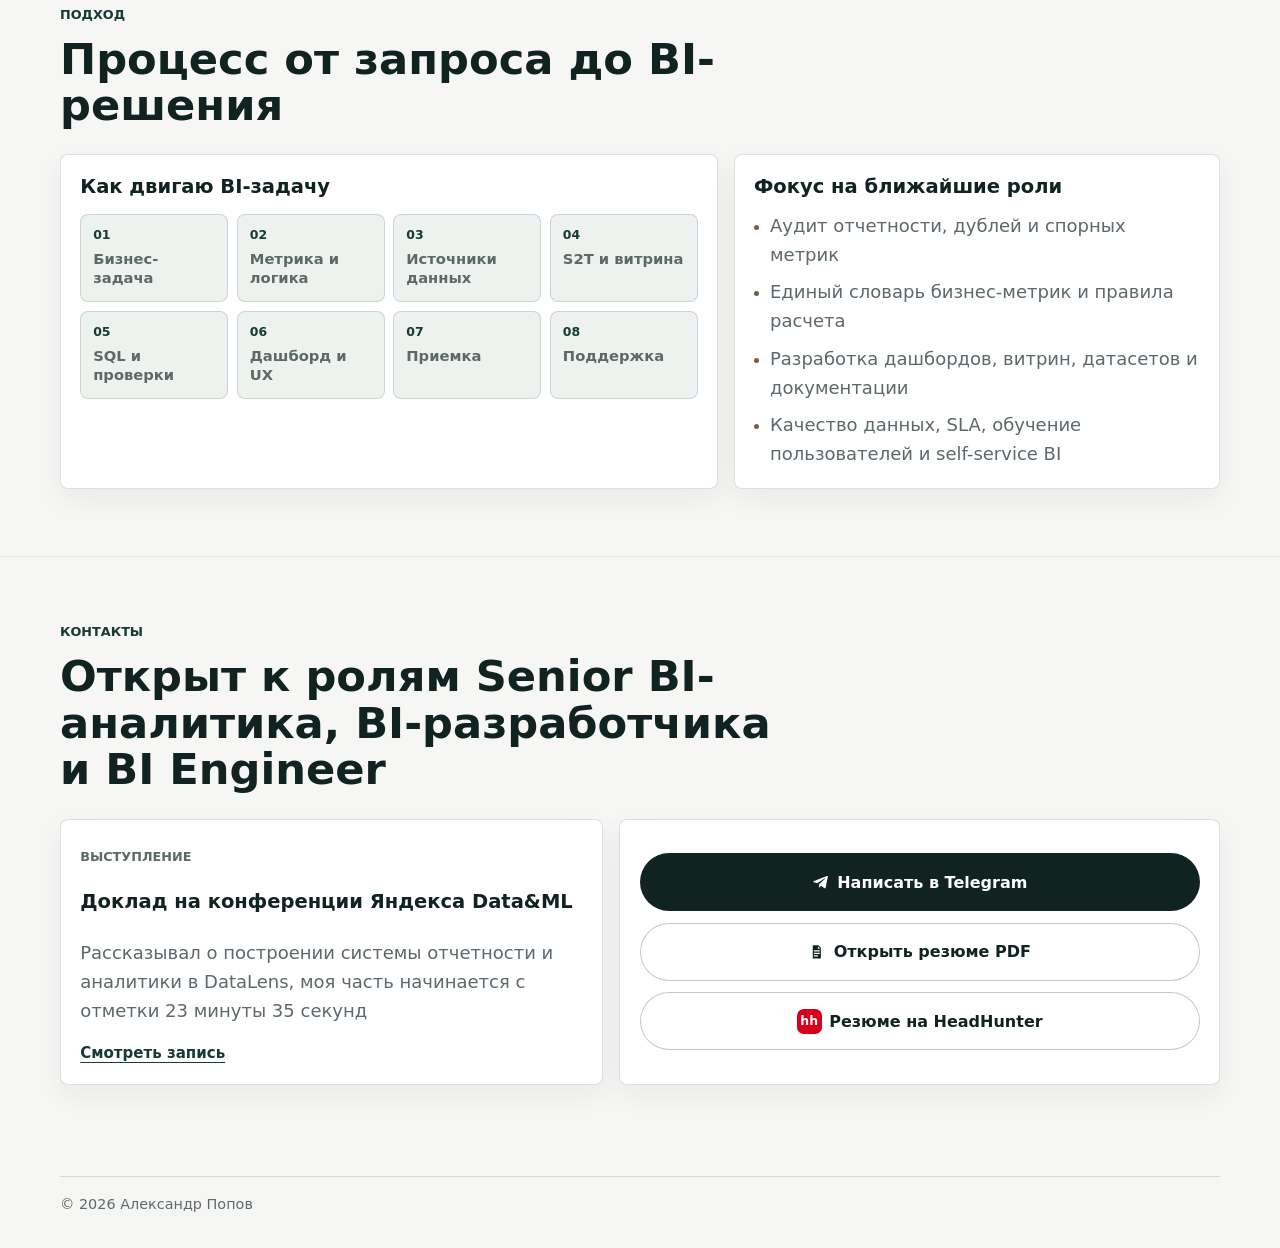
==== commit ae08bf04: "Improve BI portfolio content" ====
--- a/index.html
+++ b/index.html
@@ -13,7 +13,7 @@
       content="Александр Попов, Senior BI-аналитик, BI-разработчик, BI Engineer, DataLens, Power BI, Superset, ClickHouse, Airflow, SQL"
     />
     <meta name="theme-color" content="#173a34" />
-    <link rel="canonical" href="https://adikant.github.io/analyst.github.io/" />
+    <link rel="canonical" href="https://adikant.github.io/analyst/" />
     <link rel="icon" href="assets/images/favicon.svg" type="image/svg+xml" />
     <meta property="og:type" content="profile" />
     <meta property="og:locale" content="ru_RU" />
@@ -22,10 +22,10 @@
       property="og:description"
       content="BI-разработка, DWH, DataLens, Superset, Power BI, ClickHouse, Airflow, S2T и self-service BI"
     />
-    <meta property="og:url" content="https://adikant.github.io/analyst.github.io/" />
+    <meta property="og:url" content="https://adikant.github.io/analyst/" />
     <meta
       property="og:image"
-      content="https://adikant.github.io/analyst.github.io/assets/images/og-preview.png"
+      content="https://adikant.github.io/analyst/assets/images/og-preview.png"
     />
     <meta property="og:image:width" content="1200" />
     <meta property="og:image:height" content="630" />
@@ -42,14 +42,14 @@
     />
     <meta
       name="twitter:image"
-      content="https://adikant.github.io/analyst.github.io/assets/images/og-preview.png"
+      content="https://adikant.github.io/analyst/assets/images/og-preview.png"
     />
     <script type="application/ld+json">
       {
         "@context": "https://schema.org",
         "@type": "ProfilePage",
         "inLanguage": "ru",
-        "url": "https://adikant.github.io/analyst.github.io/",
+        "url": "https://adikant.github.io/analyst/",
         "name": "Александр Попов - Senior BI-аналитик и BI Engineer",
         "description": "Портфолио Александра Попова для ролей Senior BI-аналитика, BI-разработчика и BI Engineer",
         "mainEntity": {
@@ -57,8 +57,8 @@
           "name": "Александр Попов",
           "jobTitle": "Senior BI-аналитик, BI-разработчик, BI Engineer",
           "description": "BI-разработчик с опытом более 6 лет в DWH и BI. Ведет полный цикл от требований, метрик и S2T до витрин, дашбордов, проверки качества, документации и поддержки пользователей.",
-          "url": "https://adikant.github.io/analyst.github.io/",
-          "image": "https://adikant.github.io/analyst.github.io/assets/images/profile-hero.jpg",
+          "url": "https://adikant.github.io/analyst/",
+          "image": "https://adikant.github.io/analyst/assets/images/profile-hero.jpg",
           "sameAs": [
             "https://t.me/adikant",
             "https://hh.ru/resume/b0bc9b00ff10b70d850039ed1f713379735831"
@@ -79,14 +79,14 @@
             <p class="hero-role">Senior BI-аналитик · BI-разработчик · BI Engineer</p>
             <h1 class="hero-headline" id="hero-title">Александр Попов</h1>
             <p class="hero-summary">
-              Разрабатываю управленческую, регулярную, коммерческую и продуктовую BI-отчетность на стыке бизнеса, DWH и визуализации, веду полный цикл от требований, метрик и S2T до витрин, дашбордов, проверки данных, документации и поддержки пользователей
+              Строю BI-отчетность, витрины и self-service аналитику для управленческих и операционных команд. Беру задачу от бизнес-вопроса и метрик до S2T, витрины, дашборда, проверки данных, документации, обучения пользователей и поддержки
             </p>
             <ul class="hero-proof-list" aria-label="Ключевые подтверждения">
               <li>6+ лет в BI и DWH</li>
-              <li>50+ дашбордов</li>
-              <li>100+ витрин данных</li>
-              <li>30 источников данных</li>
-              <li>200 MAU в BI</li>
+              <li>50+ дашбордов в DataLens и Power BI</li>
+              <li>100+ финальных витрин данных</li>
+              <li>30 интегрированных источников</li>
+              <li>200 активных пользователей BI в месяц</li>
             </ul>
             <div class="cta-row">
               <a class="btn btn-primary" href="https://t.me/adikant" target="_blank" rel="noopener noreferrer">
@@ -132,19 +132,19 @@
         <div class="container useful-grid">
           <article class="useful-item">
             <h2>BI под бизнес-задачу</h2>
-            <p>Перевожу запросы в метрики, витрины, дашборды и понятную логику расчета</p>
+            <p>Перевожу запросы руководителей и команд в метрики, витрины, дашборды и понятную логику расчета</p>
           </article>
           <article class="useful-item">
             <h2>SQL, S2T и витрины</h2>
-            <p>Проектирую датасеты, связи, фильтры и проверки для ClickHouse, Trino, PostgreSQL и MS SQL</p>
+            <p>Описываю источники, поля, связи, фильтры, правила расчета и проверки качества для ClickHouse, Trino, PostgreSQL и MS SQL</p>
           </article>
           <article class="useful-item">
-            <h2>DataLens, Superset, Power BI</h2>
-            <p>Разрабатываю отчетность, модели данных, расчетные показатели и пользовательские сценарии</p>
+            <h2>Дашборды и self-service</h2>
+            <p>Проектирую отчетность в DataLens, Superset и Power BI так, чтобы пользователи могли работать с данными без ручной сборки в Excel</p>
           </article>
           <article class="useful-item">
-            <h2>Self-service и качество данных</h2>
-            <p>Описываю метрики, правила расчета, гайды, проверки и зоны ответственности команд</p>
+            <h2>Качество и поддержка</h2>
+            <p>Проверяю загрузки, расхождения между системами, актуальность данных на prod-контуре, документацию и SLA</p>
           </article>
         </div>
       </section>
@@ -163,14 +163,15 @@
                 <h3>Атом</h3>
                 <p class="timeline-role">Lead BI-разработчик</p>
                 <p class="experience-context">
-                  Запустил BI-направление с нуля и сформировал корпоративную отчетность в DataLens для финансов, продаж, маркетинга, HR, закупок, производства, продукта, телематики, рисков и качества
+                  Первый BI-специалист в data-направлении Атома. Запустил корпоративную отчетность с нуля, собрал процесс от запроса до релиза, развил команду аналитики и перевел ключевые управленческие домены в DataLens
                 </p>
                 <ul class="responsibility-list">
-                  <li>Собираю и формализую требования, описываю метрики, бизнес-логику, макеты, приоритеты и критерии приемки отчетности</li>
-                  <li>Готовлю S2T, ТЗ на витрины, описание источников, полей, связей, фильтров, правил расчета и проверок качества</li>
-                  <li>Разрабатываю и оптимизирую витрины в ClickHouse, проверяю полноту загрузок, расчеты и расхождения между источниками</li>
-                  <li>Настраиваю обновление витрин через Airflow, контролирую актуальность данных на prod-контуре и разбираю причины сбоев загрузок</li>
-                  <li>Координирую 6 аналитиков, провожу ревью BI-решений, веду базу знаний, консультирую пользователей и развиваю self-service BI</li>
+                  <li>Собираю требования у руководителей и команд, формализую метрики, бизнес-логику, макеты, приоритеты и критерии приемки</li>
+                  <li>Готовлю S2T и ТЗ на витрины, описываю источники, поля, связи, фильтры, правила расчета и проверки качества</li>
+                  <li>Разработал и запустил отчетность для финансов, продаж, маркетинга, HR, закупок, производства, продукта, телематики, рисков, качества и проектных команд</li>
+                  <li>Развиваю контур данных вместе с DWH и data platform, участвовал в интеграции 30 источников, в raw-слое более 4000 объектов</li>
+                  <li>Настраиваю обновления через Airflow, контролирую актуальность данных на prod-контуре, разбираю сбои загрузок и расхождения между источниками</li>
+                  <li>Координирую 6 аналитиков, провожу ревью BI-решений, веду базу знаний, обучаю пользователей и развиваю self-service BI</li>
                 </ul>
               </div>
               <aside class="experience-side" aria-label="Показатели и технологии Атома">
@@ -181,15 +182,23 @@
                   </div>
                   <div class="metric-item">
                     <strong>100+</strong>
-                    <span>витрин данных для BI</span>
+                    <span>финальных витрин данных</span>
                   </div>
                   <div class="metric-item">
                     <strong>30</strong>
-                    <span>источников данных</span>
+                    <span>интегрированных источников</span>
+                  </div>
+                  <div class="metric-item">
+                    <strong>95%</strong>
+                    <span>SLA по актуальности данных</span>
                   </div>
                   <div class="metric-item">
                     <strong>200</strong>
                     <span>активных пользователей BI в месяц</span>
+                  </div>
+                  <div class="metric-item">
+                    <strong>300 млн ₽</strong>
+                    <span>годовой эффект по оценке бизнеса</span>
                   </div>
                 </div>
                 <ul class="tech-list" aria-label="Технологии Атома">
@@ -215,25 +224,30 @@
                 <h3>Mars</h3>
                 <p class="timeline-role">BI-аналитик</p>
                 <p class="experience-context">
-                  Развивал регулярную BI-отчетность по продажам, план-факту, KPI и коммерческим метрикам для национальных сетей и региональных команд
+                  Развивал BI и коммерческую аналитику для национальных и региональных сетей Mars, прошел путь от аналитика региона до ведущего BI-аналитика федерального направления
                 </p>
                 <ul class="responsibility-list">
-                  <li>Собирал требования у бизнес-заказчиков, согласовывал логику показателей, структуру отчетов и правила расчета метрик</li>
-                  <li>Строил отчеты и модели данных в Power BI и Excel, писал меры DAX и трансформации Power Query</li>
-                  <li>Писал SQL-запросы, строил витрины в Dremio на базе MS SQL, проверял качество данных и расхождения между системами</li>
-                  <li>Отвечал за регулярный и ad hoc анализ продаж, выполнение плана, динамику по клиентам, категориям, SKU и торговым точкам</li>
-                  <li>Подготовил модель выбора магазинов для расширения полки, после пилота подход масштабировали на X5</li>
+                  <li>Собирал требования у бизнес-заказчиков, описывал логику показателей, структуру отчетов, правила расчета KPI и критерии готовности</li>
+                  <li>Разрабатывал отчеты и модели в Power BI и Excel, писал меры DAX, трансформации Power Query и SQL-запросы</li>
+                  <li>Строил витрины в Dremio на базе MS SQL, проверял качество данных, справочники, цены, суммы и расхождения между системами</li>
+                  <li>Отвечал за регулярную отчетность по продажам, план-факту, KPI, дополнительным местам продаж и коммерческим метрикам</li>
+                  <li>Координировал BI-бэклог, работу двух стажеров и BI-разработчика, поддерживал пользователей и приоритизировал задачи</li>
+                  <li>Подготовил модели и отчеты, которые помогли найти точки роста в федеральных сетях и масштабировать успешные практики на всю Россию</li>
                 </ul>
               </div>
               <aside class="experience-side" aria-label="Показатели и технологии Mars">
                 <div class="metric-list">
                   <div class="metric-item">
-                    <strong>200 млн</strong>
-                    <span>дополнительных продаж после масштабирования подхода на X5</span>
-                  </div>
-                  <div class="metric-item">
-                    <strong>3 года</strong>
-                    <span>роста в коммерческой BI-аналитике</span>
+                    <strong>59 млн ₽</strong>
+                    <span>дополнительных продаж в пилоте</span>
+                  </div>
+                  <div class="metric-item">
+                    <strong>200 млн ₽</strong>
+                    <span>дополнительных продаж после масштабирования на X5</span>
+                  </div>
+                  <div class="metric-item">
+                    <strong>100%</strong>
+                    <span>покрытие контрактных дополнительных мест продаж после запуска контроля</span>
                   </div>
                 </div>
                 <ul class="tech-list" aria-label="Технологии Mars">
@@ -257,24 +271,201 @@
         <div class="container">
           <div class="section-head section-head-compact">
             <p class="section-kicker">Кейсы</p>
-            <h2 id="cases-title">Проекты, близкие к вакансиям BI и Data</h2>
+            <h2 id="cases-title">Избранные кейсы</h2>
           </div>
 
           <div class="cases-list">
-            <article class="technical-project">
-              <p class="section-kicker">BI с нуля</p>
-              <h3>Запуск корпоративной отчетности</h3>
-              <p>Собрал BI-контур для ключевых команд, стандартизировал требования, ревью, приемку, документацию и поддержку пользователей</p>
-            </article>
-            <article class="technical-project">
-              <p class="section-kicker">DWH и витрины</p>
-              <h3>DataLens, SQL, ClickHouse и Airflow</h3>
-              <p>Проектирую витрины, проверяю актуальность данных на prod-контуре, разбираю причины сбоев и контролирую корректность расчетов</p>
-            </article>
-            <article class="technical-project">
-              <p class="section-kicker">Коммерческая аналитика</p>
-              <h3>Модель выбора магазинов для расширения полки</h3>
-              <p>Нашел точки с подтвержденным потенциалом спроса, пилот принес 59 млн рублей, масштабирование на X5 дало около 200 млн рублей</p>
+            <article class="case-card">
+              <div class="case-card-head">
+                <p class="case-company">Атом · BI с нуля</p>
+                <h3>Корпоративная BI-отчетность в DataLens с нуля</h3>
+                <p>В Атоме не было единого BI-контура. Управленческие данные собирались из систем, файлов и ручных расчетов, а руководителям нужны были регулярные показатели по финансам, продажам, маркетингу, HR, закупкам, производству, продукту, телематике, рискам и качеству</p>
+              </div>
+              <div class="case-card-body">
+                <section>
+                  <h4>Моя роль</h4>
+                  <p>Я был первым BI-специалистом направления, собрал требования у бизнес-команд, запустил первые дашборды в DataLens, описал метрики и правила приемки, затем сформировал команду и стал проводить ревью всех BI-решений</p>
+                </section>
+                <section>
+                  <h4>Действия</h4>
+                  <ul>
+                    <li>Собрал отчетность для 30+ команд и управленческих доменов</li>
+                    <li>Перевел повторяющиеся Excel-расчеты в дашборды с автоматическим обновлением</li>
+                    <li>Ввел правила описания метрик, S2T, приемки, документации и поддержки</li>
+                    <li>Провел воркшопы и демо, чтобы команды начали пользоваться BI как рабочим инструментом</li>
+                  </ul>
+                </section>
+                <section class="case-result">
+                  <h4>Результат</h4>
+                  <p>50+ дашбордов, 200 активных пользователей BI в месяц, 30+ команд в контуре, рост использования системы с нуля до регулярной управленческой практики</p>
+                  <ul class="case-result-metrics" aria-label="Ключевые метрики результата">
+                    <li>
+                      <strong>50+</strong>
+                      <span>дашбордов</span>
+                    </li>
+                    <li>
+                      <strong>200</strong>
+                      <span>активных пользователей BI в месяц</span>
+                    </li>
+                    <li>
+                      <strong>30+</strong>
+                      <span>команд в контуре</span>
+                    </li>
+                  </ul>
+                </section>
+              </div>
+            </article>
+
+            <article class="case-card">
+              <div class="case-card-head">
+                <p class="case-company">Атом · DWH и качество данных</p>
+                <h3>Витрины данных, Airflow и контроль актуальности</h3>
+                <p>BI-отчетность быстро выросла, и без стабильного слоя витрин пользователи возвращались к ручной сверке. Нужно было связать бизнес-логику, источники, DWH, DataLens и контроль качества так, чтобы отчетам доверяли</p>
+              </div>
+              <div class="case-card-body">
+                <section>
+                  <h4>Моя роль</h4>
+                  <p>Я проектировал витрины и датасеты для BI, готовил S2T и ТЗ, проверял расчеты, загрузки, связи между объектами и расхождения, а задачи на платформенную доработку ставил в data platform и DWH</p>
+                </section>
+                <section>
+                  <h4>Действия</h4>
+                  <ul>
+                    <li>Описал более 100 финальных витрин данных для dm-слоя и BI-отчетности</li>
+                    <li>Участвовал в интеграции 30 источников, включая базы данных, CRM, API, файлы и Kafka</li>
+                    <li>Выстроил проверки свежести, полноты и корректности данных на prod-контуре</li>
+                    <li>Поддержал процесс разработки на dev, тестирования на stage и релиза на prod с ревью и документацией</li>
+                  </ul>
+                </section>
+                <section class="case-result">
+                  <h4>Результат</h4>
+                  <p>95% SLA по актуальности данных на prod-контуре, более 100 витрин, более 4000 объектов в raw-слое, меньше ручных сверок и понятная зона ответственности между BI, DWH и бизнесом</p>
+                  <ul class="case-result-metrics" aria-label="Ключевые метрики результата">
+                    <li>
+                      <strong>95%</strong>
+                      <span>SLA по актуальности данных</span>
+                    </li>
+                    <li>
+                      <strong>более 100</strong>
+                      <span>витрин</span>
+                    </li>
+                    <li>
+                      <strong>более 4000</strong>
+                      <span>объектов в raw-слое</span>
+                    </li>
+                  </ul>
+                </section>
+              </div>
+            </article>
+
+            <article class="case-card">
+              <div class="case-card-head">
+                <p class="case-company">Атом · процесс и self-service</p>
+                <h3>Процесс BI-разработки и self-service аналитика</h3>
+                <p>Количество запросов росло, а без понятного процесса срочные просьбы конкурировали с важными задачами. Бизнесу нужен был прозрачный путь от идеи до отчета, а команде — единые правила оценки, приоритетов и поддержки</p>
+              </div>
+              <div class="case-card-body">
+                <section>
+                  <h4>Моя роль</h4>
+                  <p>Я собрал процесс работы аналитической команды, веду roadmap, Jira, Confluence, RICE-приоритизацию, ревью решений, обучение пользователей и развитие self-service подхода</p>
+                </section>
+                <section>
+                  <h4>Действия</h4>
+                  <ul>
+                    <li>Ввел единый вход для BI-запросов, оценку по бизнес-эффекту, приоритизацию и планирование</li>
+                    <li>Разделил роли между системным аналитиком, дата-аналитиком, DWH и заказчиком</li>
+                    <li>Настроил цикл требований, S2T, разработки, тестирования, демо, релиза и поддержки</li>
+                    <li>Запустил базу знаний, стандарты BI-разработки, воркшопы и консультации для пользователей</li>
+                  </ul>
+                </section>
+                <section class="case-result">
+                  <h4>Результат</h4>
+                  <p>Более 1000 часов ручной работы автоматизировано в месяц, около 300 млн рублей годового эффекта по оценке бизнеса, self-service становится рабочей моделью для команд</p>
+                  <ul class="case-result-metrics" aria-label="Ключевые метрики результата">
+                    <li>
+                      <strong>Более 1000</strong>
+                      <span>часов ручной работы автоматизировано в месяц</span>
+                    </li>
+                    <li>
+                      <strong>около 300 млн</strong>
+                      <span>рублей годового эффекта по оценке бизнеса</span>
+                    </li>
+                  </ul>
+                </section>
+              </div>
+            </article>
+
+            <article class="case-card">
+              <div class="case-card-head">
+                <p class="case-company">Mars · коммерческая аналитика</p>
+                <h3>Модель выбора магазинов для расширения полки</h3>
+                <p>В Пятёрочке часть магазинов малого формата продавала выше среднего уровня магазинов более крупного формата. Это означало, что спрос уже есть, но полка и ассортимент не дают точкам раскрыть потенциал</p>
+              </div>
+              <div class="case-card-body">
+                <section>
+                  <h4>Моя роль</h4>
+                  <p>Я собрал продажи по точкам, сгруппировал магазины по формату и площади, сравнил продажи между форматами, подготовил список точек и передал коммерческой команде аргументацию для переговоров</p>
+                </section>
+                <section>
+                  <h4>Действия</h4>
+                  <ul>
+                    <li>Сравнил магазины форматов 5, 10, 15 и 20 по продажам и площади</li>
+                    <li>Выделил точки, где продажи были выше среднего уровня магазинов следующего формата</li>
+                    <li>Подготовил список магазинов для расширения полочного пространства в регионе Урал</li>
+                    <li>После пилота сравнил продажи до и после изменения выкладки</li>
+                  </ul>
+                </section>
+                <section class="case-result">
+                  <h4>Результат</h4>
+                  <p>59 млн рублей дополнительных продаж в пилоте, best practice на уровне страны, около 200 млн рублей дополнительных продаж после масштабирования подхода на X5</p>
+                  <ul class="case-result-metrics" aria-label="Ключевые метрики результата">
+                    <li>
+                      <strong>59 млн</strong>
+                      <span>рублей дополнительных продаж в пилоте</span>
+                    </li>
+                    <li>
+                      <strong>около 200 млн</strong>
+                      <span>рублей после масштабирования на X5</span>
+                    </li>
+                  </ul>
+                </section>
+              </div>
+            </article>
+
+            <article class="case-card">
+              <div class="case-card-head">
+                <p class="case-company">Mars · контроль размещений</p>
+                <h3>Контроль дополнительных мест продаж</h3>
+                <p>Mars платил сетям за контрактные дополнительные места продаж, но фактическое наличие нужно было регулярно проверять. Без контроля часть оплаченного размещения могла не работать на продажи</p>
+              </div>
+              <div class="case-card-body">
+                <section>
+                  <h4>Моя роль</h4>
+                  <p>Я выгрузил данные мерчендайзеров из OLAP, собрал регулярный отчет по точкам, руководителям и командам, сделал рейтинг ответственных и запустил еженедельный контроль покрытия</p>
+                </section>
+                <section>
+                  <h4>Действия</h4>
+                  <ul>
+                    <li>Сопоставил список контрактных мест с фактическими фото-отчетами мерчендайзеров</li>
+                    <li>Показал, что покрытие было ниже 50%</li>
+                    <li>Настроил еженедельную отчетность по каждой точке, сети, руководителю и мерчендайзеру</li>
+                    <li>Подключил руководителей региона к регулярному контролю выполнения</li>
+                  </ul>
+                </section>
+                <section class="case-result">
+                  <h4>Результат</h4>
+                  <p>Покрытие контрактных мест выросло до 100%, проект дал около 600 млн рублей дополнительных продаж в регионе Урал и затем был масштабирован на Россию</p>
+                  <ul class="case-result-metrics" aria-label="Ключевые метрики результата">
+                    <li>
+                      <strong>100%</strong>
+                      <span>покрытие контрактных мест</span>
+                    </li>
+                    <li>
+                      <strong>около 600 млн</strong>
+                      <span>рублей дополнительных продаж в регионе Урал</span>
+                    </li>
+                  </ul>
+                </section>
+              </div>
             </article>
           </div>
         </div>
--- a/styles.css
+++ b/styles.css
@@ -298,6 +298,7 @@
 }
 
 .experience-card,
+.case-card,
 .technical-project,
 .process-card,
 .leader-role-card,
@@ -335,6 +336,7 @@
 }
 
 .responsibility-list,
+.case-card-body ul,
 .leader-role-card ul,
 .case-detail-block ul {
   display: grid;
@@ -345,6 +347,7 @@
 }
 
 .responsibility-list li,
+.case-card-body li,
 .leader-role-card li,
 .case-detail-block li {
   position: relative;
@@ -353,6 +356,7 @@
 }
 
 .responsibility-list li::before,
+.case-card-body li::before,
 .leader-role-card li::before,
 .case-detail-block li::before {
   content: "";
@@ -424,8 +428,136 @@
   line-height: 1.2;
 }
 
+.case-card {
+  display: grid;
+  grid-template-columns: minmax(260px, 0.55fr) minmax(0, 1fr);
+  gap: 0;
+  overflow: hidden;
+  padding: 0;
+  transition:
+    border-color 0.22s ease,
+    box-shadow 0.22s ease,
+    transform 0.22s ease;
+}
+
+.case-card:hover {
+  border-color: rgba(23, 58, 52, 0.24);
+  box-shadow: 0 18px 42px rgba(16, 35, 33, 0.09);
+  transform: translateY(-2px);
+}
+
+.case-card-head {
+  display: grid;
+  align-content: start;
+  padding: 1.25rem;
+  border-right: 1px solid rgba(16, 35, 33, 0.1);
+  background:
+    linear-gradient(135deg, rgba(223, 234, 228, 0.95), rgba(255, 255, 255, 0.76)),
+    var(--surface-soft);
+}
+
+.case-company {
+  width: fit-content;
+  max-width: 100%;
+  padding: 0.28rem 0.5rem;
+  border: 1px solid rgba(23, 58, 52, 0.13);
+  border-radius: 999px;
+  background: rgba(255, 255, 255, 0.72);
+  color: var(--accent);
+}
+
+.case-card-head h3 {
+  margin-top: 0.62rem;
+  font-size: 1.55rem;
+  line-height: 1.16;
+}
+
 .technical-project {
   padding: 1.15rem;
+}
+
+.case-card-body p,
+.case-card-head p:last-child {
+  color: var(--muted);
+  margin-top: 0.65rem;
+}
+
+.case-card-body {
+  display: grid;
+  gap: 0;
+  padding: 1.25rem 1.25rem 1.15rem;
+}
+
+.case-card-body section {
+  padding: 0.85rem 0 0.95rem;
+  border-top: 1px solid rgba(16, 35, 33, 0.1);
+}
+
+.case-card-body section:first-child {
+  padding-top: 0;
+  border-top: 0;
+}
+
+.case-card-body h4 {
+  color: var(--accent);
+  font-size: 0.78rem;
+  font-weight: 850;
+  letter-spacing: 0.06em;
+  line-height: 1.3;
+  text-transform: uppercase;
+}
+
+.case-result {
+  margin-top: 0.1rem;
+  padding: 0.75rem 0 0.8rem 1rem;
+  border-top: 1px solid rgba(16, 35, 33, 0.1);
+  border-left: 3px solid var(--accent);
+  background: linear-gradient(90deg, rgba(223, 234, 228, 0.5), rgba(223, 234, 228, 0));
+}
+
+.case-card-body .case-result {
+  padding: 0.75rem 0 0.8rem 1rem;
+  border-top-color: rgba(16, 35, 33, 0.08);
+}
+
+.case-result-metrics {
+  display: grid;
+  grid-template-columns: repeat(3, minmax(0, 1fr));
+  gap: 0.5rem;
+  margin-top: 0.75rem;
+  padding: 0;
+  list-style: none;
+}
+
+.case-result-metrics li {
+  display: grid;
+  gap: 0.22rem;
+  padding: 0.65rem;
+  border: 1px solid var(--line);
+  border-radius: var(--radius);
+  background: var(--surface);
+}
+
+.case-result-metrics li::before {
+  display: none;
+}
+
+.case-result-metrics strong,
+.case-result-metrics span {
+  display: block;
+}
+
+.case-result-metrics strong {
+  color: var(--accent);
+  font-size: 1.15rem;
+  line-height: 1;
+}
+
+.case-result-metrics span {
+  color: rgba(16, 35, 33, 0.78);
+  font-size: 0.82rem;
+  font-weight: 750;
+  line-height: 1.25;
 }
 
 .technical-project h3 {
@@ -666,6 +798,7 @@
 
 @media (max-width: 1080px) {
   .experience-card,
+  .case-card,
   .process-layout,
   .contact-layout {
     grid-template-columns: 1fr;
@@ -674,6 +807,11 @@
   .process-list,
   .useful-grid {
     grid-template-columns: repeat(2, minmax(0, 1fr));
+  }
+
+  .case-card-head {
+    border-right: 0;
+    border-bottom: 1px solid rgba(16, 35, 33, 0.1);
   }
 }
 
@@ -714,6 +852,7 @@
   }
 
   .experience-card,
+  .case-card,
   .technical-project,
   .process-card,
   .leader-role-card,
@@ -725,6 +864,7 @@
 
   .process-list,
   .useful-grid,
+  .case-result-metrics,
   .case-detail-grid {
     grid-template-columns: 1fr;
   }
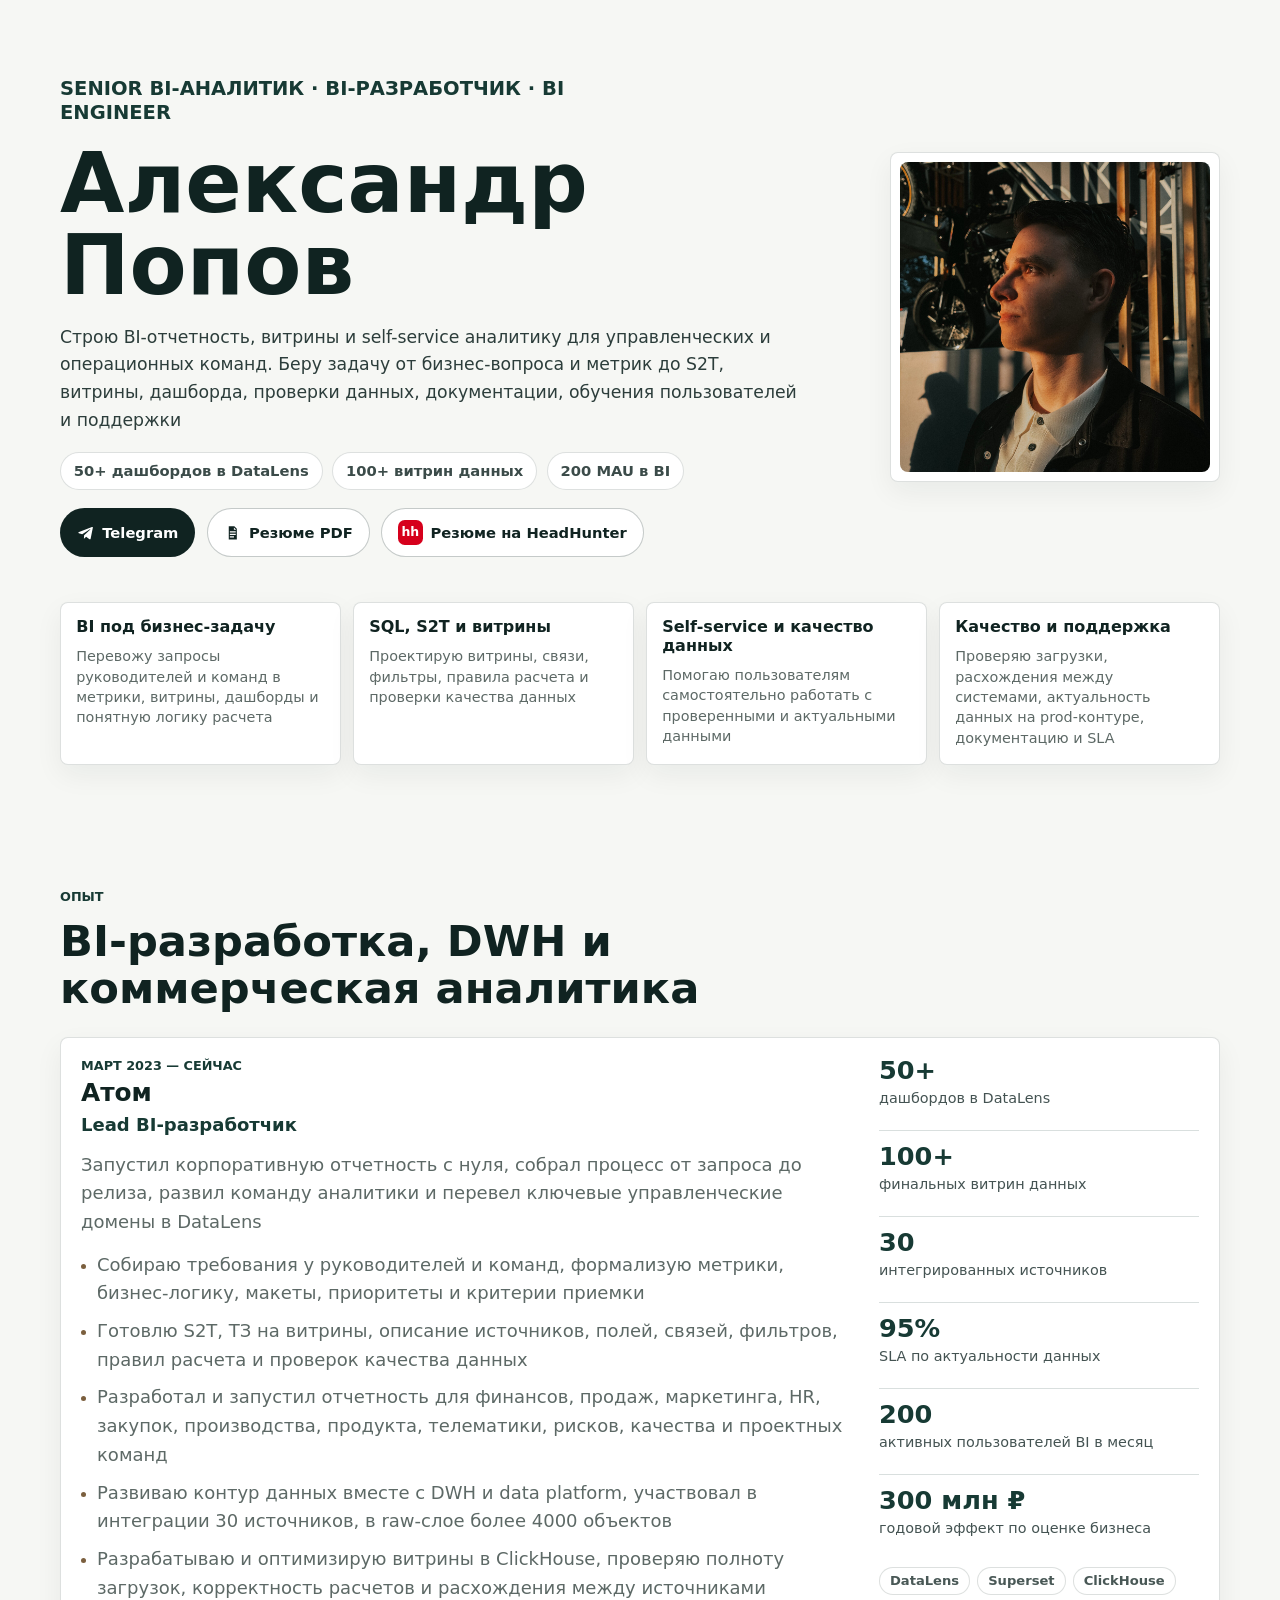
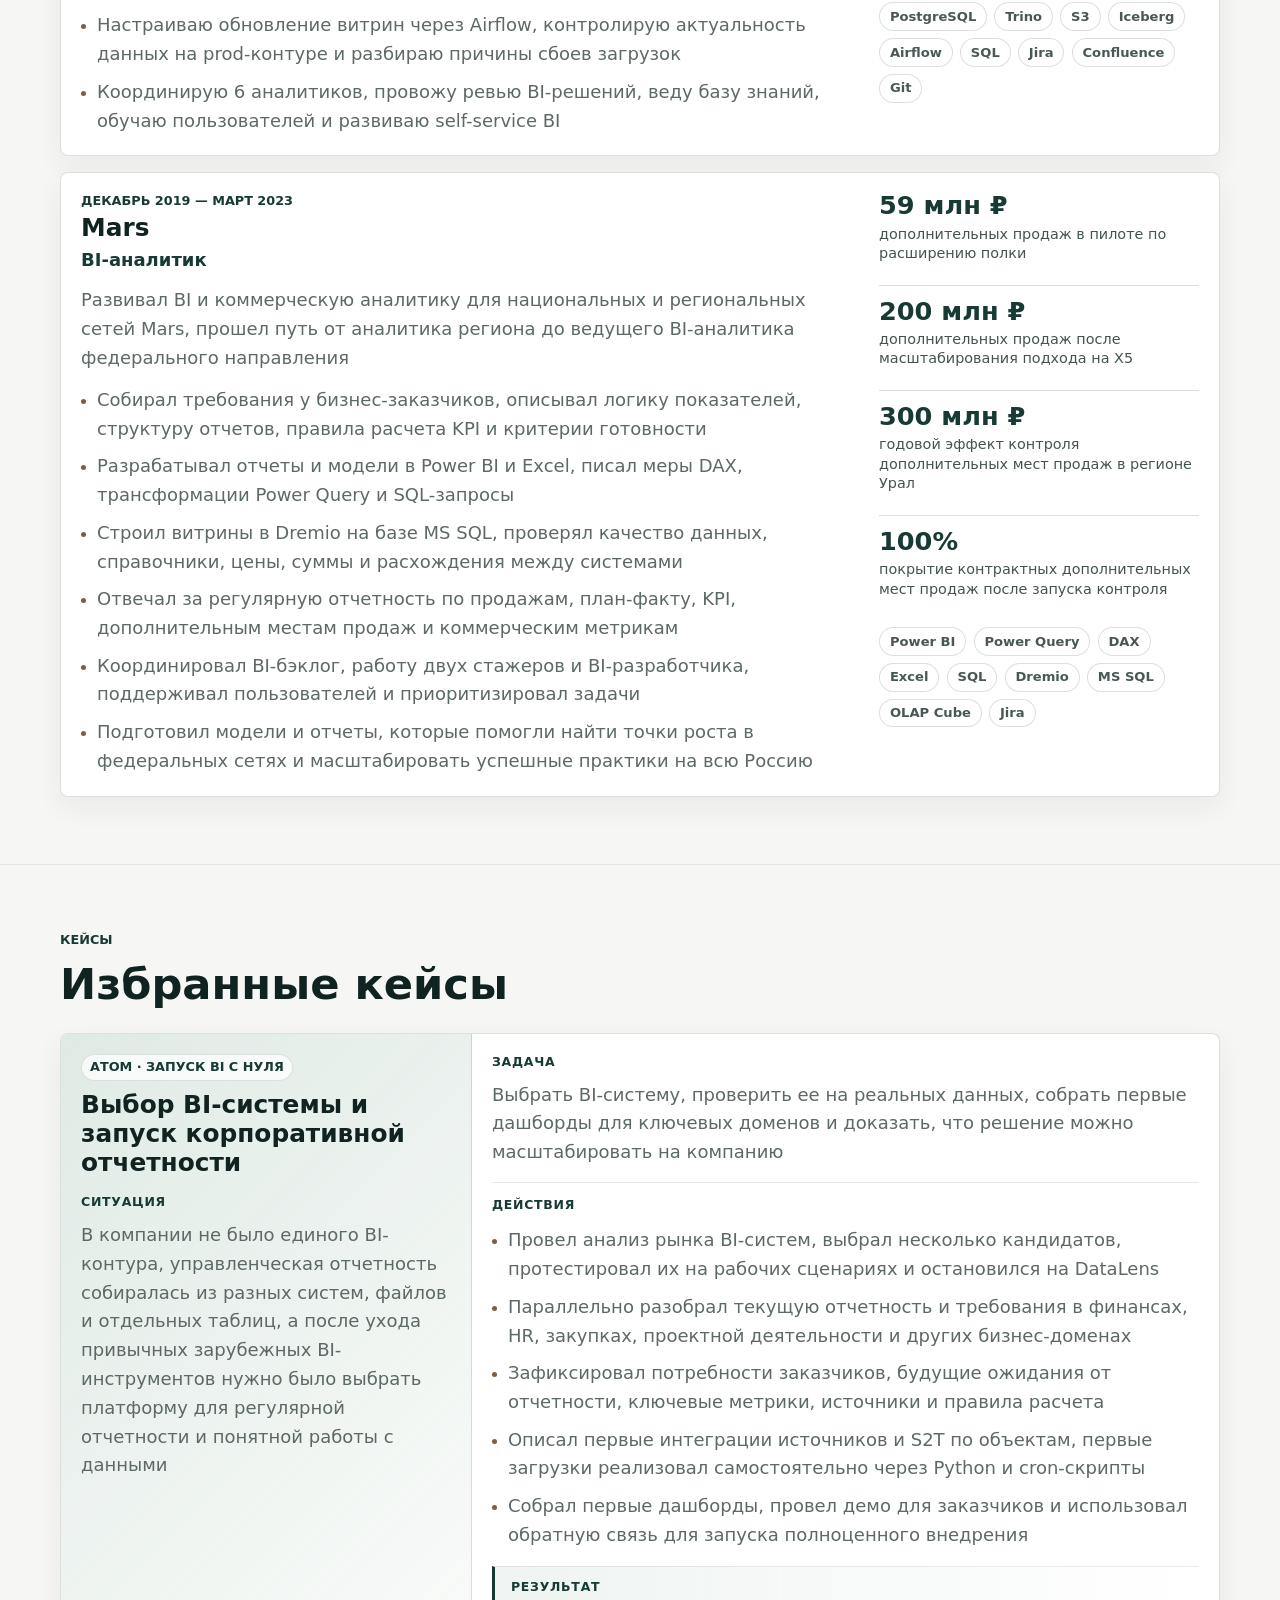
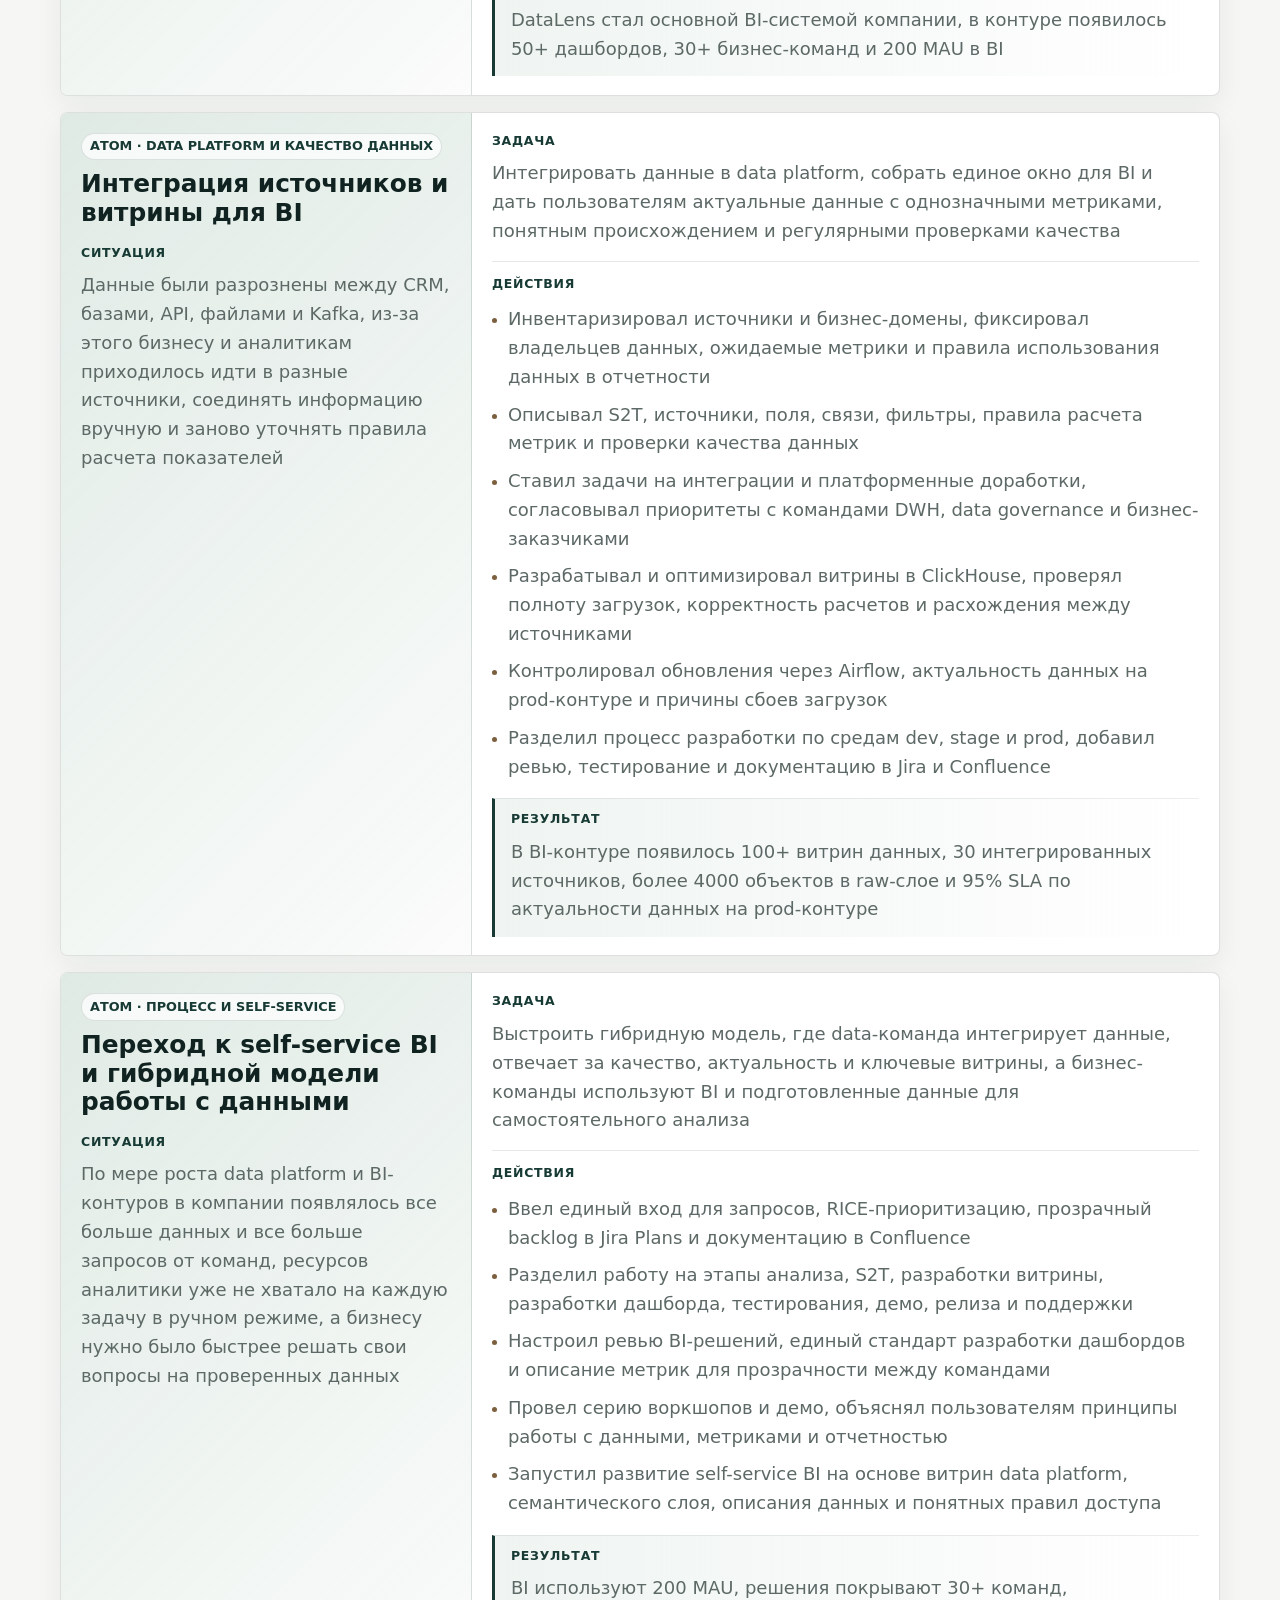
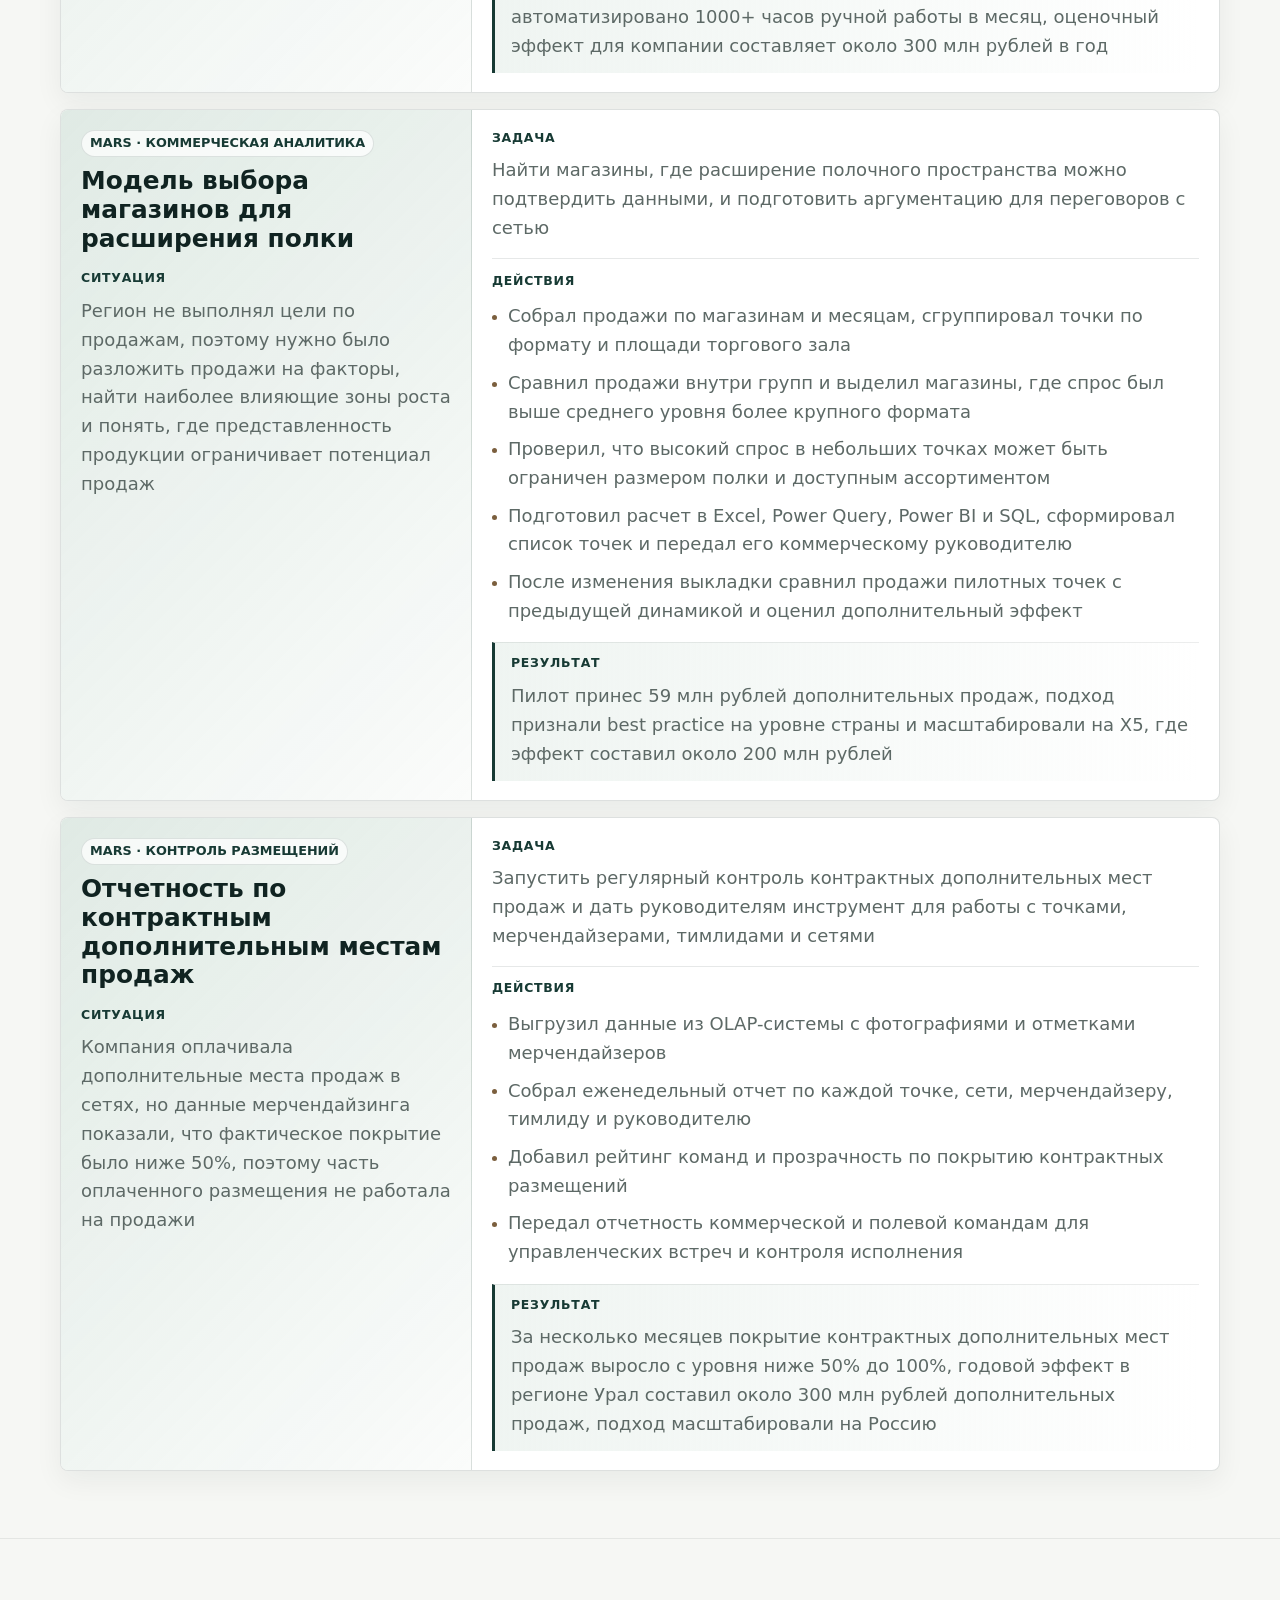
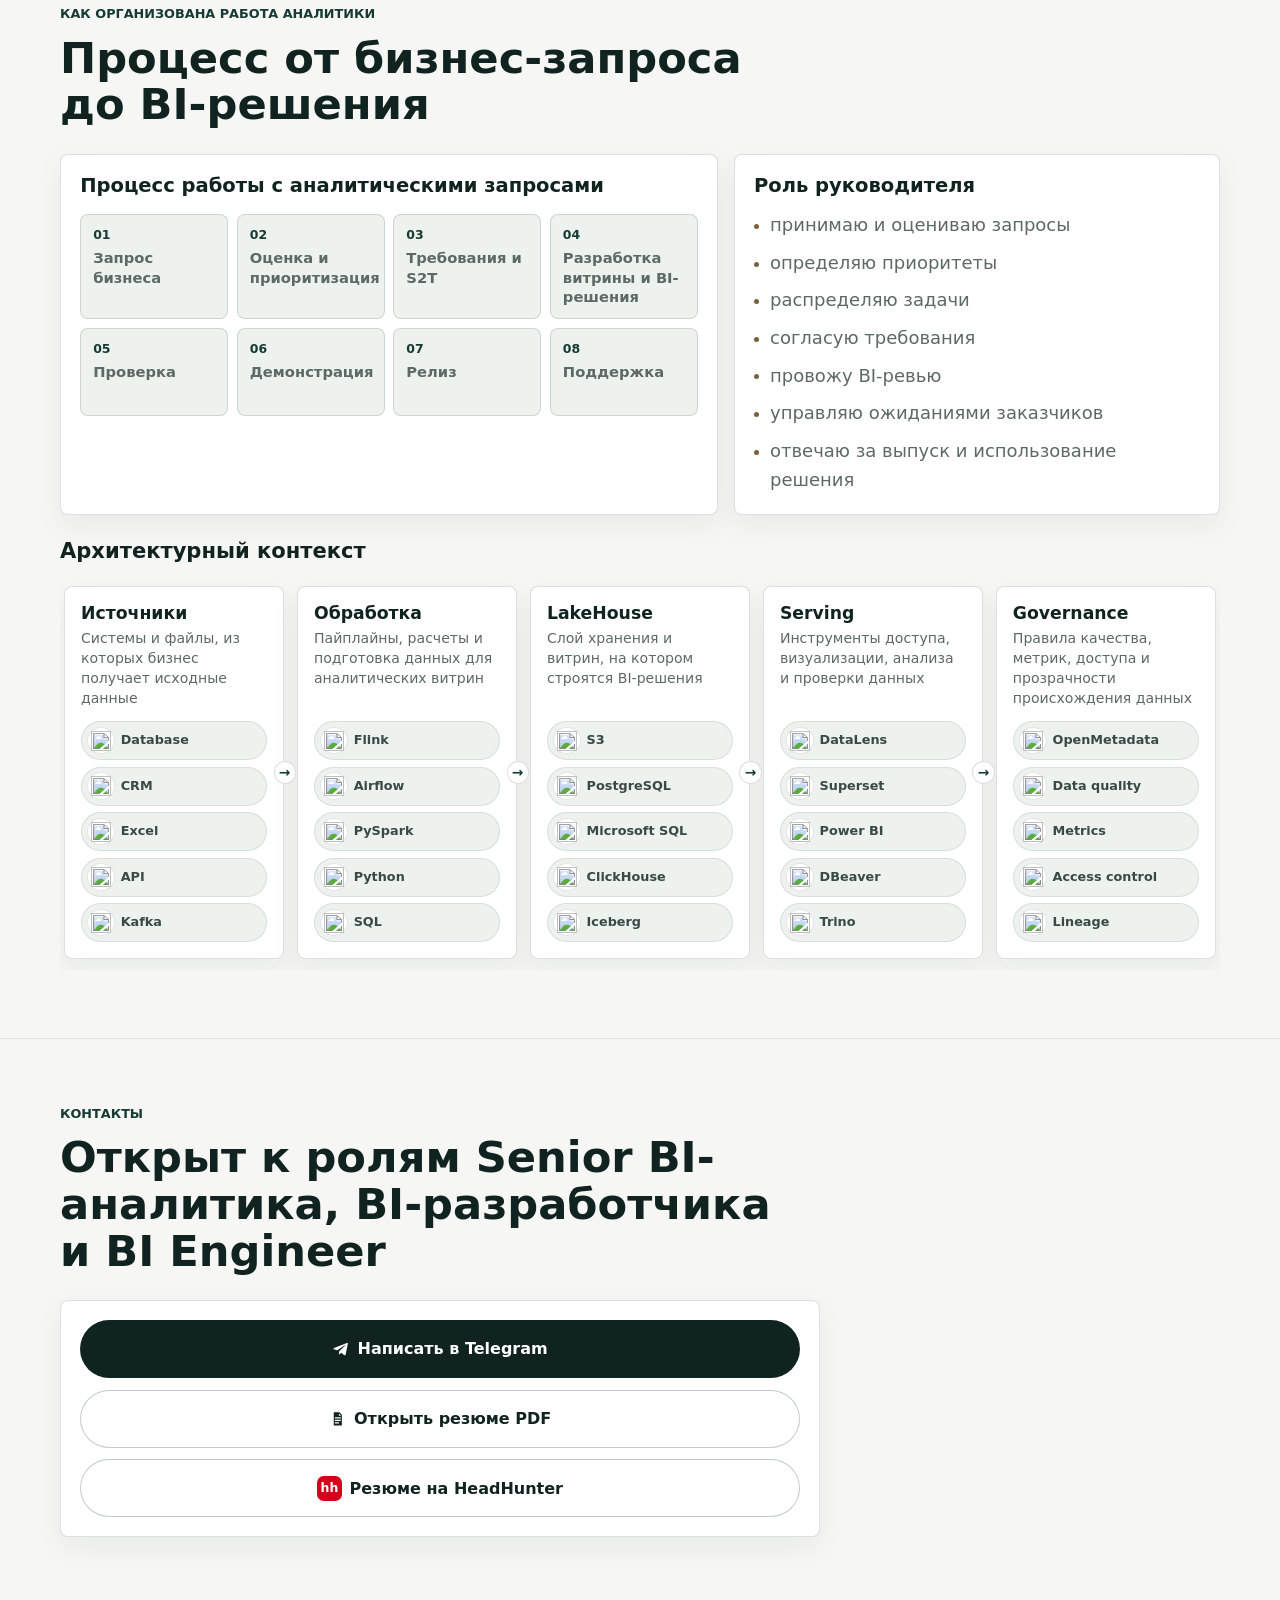
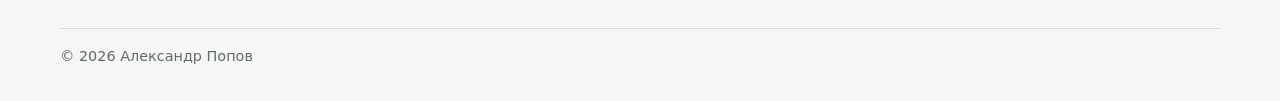
==== commit fbbddaa3: "Refine BI portfolio cases and architecture" ====
--- a/index.html
+++ b/index.html
@@ -66,8 +66,8 @@
         }
       }
     </script>
-    <link rel="stylesheet" href="styles.css?v=20260629-bi-engineer-2" />
-    <script type="module" src="script.js?v=20260629-bi-engineer-2" defer></script>
+    <link rel="stylesheet" href="styles.css?v=20260629-bi-engineer-4" />
+    <script type="module" src="script.js?v=20260629-bi-engineer-4" defer></script>
   </head>
   <body>
     <a class="skip-link" href="#main">Перейти к содержанию</a>
@@ -82,11 +82,9 @@
               Строю BI-отчетность, витрины и self-service аналитику для управленческих и операционных команд. Беру задачу от бизнес-вопроса и метрик до S2T, витрины, дашборда, проверки данных, документации, обучения пользователей и поддержки
             </p>
             <ul class="hero-proof-list" aria-label="Ключевые подтверждения">
-              <li>6+ лет в BI и DWH</li>
-              <li>50+ дашбордов в DataLens и Power BI</li>
-              <li>100+ финальных витрин данных</li>
-              <li>30 интегрированных источников</li>
-              <li>200 активных пользователей BI в месяц</li>
+              <li>50+ дашбордов в DataLens</li>
+              <li>100+ витрин данных</li>
+              <li>200 MAU в BI</li>
             </ul>
             <div class="cta-row">
               <a class="btn btn-primary" href="https://t.me/adikant" target="_blank" rel="noopener noreferrer">
@@ -136,11 +134,11 @@
           </article>
           <article class="useful-item">
             <h2>SQL, S2T и витрины</h2>
-            <p>Описываю источники, поля, связи, фильтры, правила расчета и проверки качества для ClickHouse, Trino, PostgreSQL и MS SQL</p>
+            <p>Проектирую витрины, связи, фильтры, правила расчета и проверки качества данных</p>
           </article>
           <article class="useful-item">
-            <h2>Дашборды и self-service</h2>
-            <p>Проектирую отчетность в DataLens, Superset и Power BI так, чтобы пользователи могли работать с данными без ручной сборки в Excel</p>
+            <h2>Self-service и качество данных</h2>
+            <p>Помогаю пользователям самостоятельно работать с проверенными и актуальными данными</p>
           </article>
           <article class="useful-item">
             <h2>Качество и поддержка</h2>
@@ -163,14 +161,15 @@
                 <h3>Атом</h3>
                 <p class="timeline-role">Lead BI-разработчик</p>
                 <p class="experience-context">
-                  Первый BI-специалист в data-направлении Атома. Запустил корпоративную отчетность с нуля, собрал процесс от запроса до релиза, развил команду аналитики и перевел ключевые управленческие домены в DataLens
+                  Запустил корпоративную отчетность с нуля, собрал процесс от запроса до релиза, развил команду аналитики и перевел ключевые управленческие домены в DataLens
                 </p>
                 <ul class="responsibility-list">
                   <li>Собираю требования у руководителей и команд, формализую метрики, бизнес-логику, макеты, приоритеты и критерии приемки</li>
-                  <li>Готовлю S2T и ТЗ на витрины, описываю источники, поля, связи, фильтры, правила расчета и проверки качества</li>
+                  <li>Готовлю S2T, ТЗ на витрины, описание источников, полей, связей, фильтров, правил расчета и проверок качества данных</li>
                   <li>Разработал и запустил отчетность для финансов, продаж, маркетинга, HR, закупок, производства, продукта, телематики, рисков, качества и проектных команд</li>
                   <li>Развиваю контур данных вместе с DWH и data platform, участвовал в интеграции 30 источников, в raw-слое более 4000 объектов</li>
-                  <li>Настраиваю обновления через Airflow, контролирую актуальность данных на prod-контуре, разбираю сбои загрузок и расхождения между источниками</li>
+                  <li>Разрабатываю и оптимизирую витрины в ClickHouse, проверяю полноту загрузок, корректность расчетов и расхождения между источниками</li>
+                  <li>Настраиваю обновление витрин через Airflow, контролирую актуальность данных на prod-контуре и разбираю причины сбоев загрузок</li>
                   <li>Координирую 6 аналитиков, провожу ревью BI-решений, веду базу знаний, обучаю пользователей и развиваю self-service BI</li>
                 </ul>
               </div>
@@ -239,11 +238,15 @@
                 <div class="metric-list">
                   <div class="metric-item">
                     <strong>59 млн ₽</strong>
-                    <span>дополнительных продаж в пилоте</span>
+                    <span>дополнительных продаж в пилоте по расширению полки</span>
                   </div>
                   <div class="metric-item">
                     <strong>200 млн ₽</strong>
-                    <span>дополнительных продаж после масштабирования на X5</span>
+                    <span>дополнительных продаж после масштабирования подхода на X5</span>
+                  </div>
+                  <div class="metric-item">
+                    <strong>300 млн ₽</strong>
+                    <span>годовой эффект контроля дополнительных мест продаж в регионе Урал</span>
                   </div>
                   <div class="metric-item">
                     <strong>100%</strong>
@@ -277,82 +280,59 @@
           <div class="cases-list">
             <article class="case-card">
               <div class="case-card-head">
-                <p class="case-company">Атом · BI с нуля</p>
-                <h3>Корпоративная BI-отчетность в DataLens с нуля</h3>
-                <p>В Атоме не было единого BI-контура. Управленческие данные собирались из систем, файлов и ручных расчетов, а руководителям нужны были регулярные показатели по финансам, продажам, маркетингу, HR, закупкам, производству, продукту, телематике, рискам и качеству</p>
+                <p class="case-company">Атом · запуск BI с нуля</p>
+                <h3>Выбор BI-системы и запуск корпоративной отчетности</h3>
+                <p class="case-situation-label">Ситуация</p>
+                <p>В компании не было единого BI-контура, управленческая отчетность собиралась из разных систем, файлов и отдельных таблиц, а после ухода привычных зарубежных BI-инструментов нужно было выбрать платформу для регулярной отчетности и понятной работы с данными</p>
               </div>
               <div class="case-card-body">
                 <section>
-                  <h4>Моя роль</h4>
-                  <p>Я был первым BI-специалистом направления, собрал требования у бизнес-команд, запустил первые дашборды в DataLens, описал метрики и правила приемки, затем сформировал команду и стал проводить ревью всех BI-решений</p>
+                  <h4>Задача</h4>
+                  <p>Выбрать BI-систему, проверить ее на реальных данных, собрать первые дашборды для ключевых доменов и доказать, что решение можно масштабировать на компанию</p>
                 </section>
                 <section>
                   <h4>Действия</h4>
                   <ul>
-                    <li>Собрал отчетность для 30+ команд и управленческих доменов</li>
-                    <li>Перевел повторяющиеся Excel-расчеты в дашборды с автоматическим обновлением</li>
-                    <li>Ввел правила описания метрик, S2T, приемки, документации и поддержки</li>
-                    <li>Провел воркшопы и демо, чтобы команды начали пользоваться BI как рабочим инструментом</li>
+                    <li>Провел анализ рынка BI-систем, выбрал несколько кандидатов, протестировал их на рабочих сценариях и остановился на DataLens</li>
+                    <li>Параллельно разобрал текущую отчетность и требования в финансах, HR, закупках, проектной деятельности и других бизнес-доменах</li>
+                    <li>Зафиксировал потребности заказчиков, будущие ожидания от отчетности, ключевые метрики, источники и правила расчета</li>
+                    <li>Описал первые интеграции источников и S2T по объектам, первые загрузки реализовал самостоятельно через Python и cron-скрипты</li>
+                    <li>Собрал первые дашборды, провел демо для заказчиков и использовал обратную связь для запуска полноценного внедрения</li>
                   </ul>
                 </section>
                 <section class="case-result">
                   <h4>Результат</h4>
-                  <p>50+ дашбордов, 200 активных пользователей BI в месяц, 30+ команд в контуре, рост использования системы с нуля до регулярной управленческой практики</p>
-                  <ul class="case-result-metrics" aria-label="Ключевые метрики результата">
-                    <li>
-                      <strong>50+</strong>
-                      <span>дашбордов</span>
-                    </li>
-                    <li>
-                      <strong>200</strong>
-                      <span>активных пользователей BI в месяц</span>
-                    </li>
-                    <li>
-                      <strong>30+</strong>
-                      <span>команд в контуре</span>
-                    </li>
-                  </ul>
+                  <p>DataLens стал основной BI-системой компании, в контуре появилось 50+ дашбордов, 30+ бизнес-команд и 200 MAU в BI</p>
                 </section>
               </div>
             </article>
 
             <article class="case-card">
               <div class="case-card-head">
-                <p class="case-company">Атом · DWH и качество данных</p>
-                <h3>Витрины данных, Airflow и контроль актуальности</h3>
-                <p>BI-отчетность быстро выросла, и без стабильного слоя витрин пользователи возвращались к ручной сверке. Нужно было связать бизнес-логику, источники, DWH, DataLens и контроль качества так, чтобы отчетам доверяли</p>
+                <p class="case-company">Атом · data platform и качество данных</p>
+                <h3>Интеграция источников и витрины для BI</h3>
+                <p class="case-situation-label">Ситуация</p>
+                <p>Данные были разрознены между CRM, базами, API, файлами и Kafka, из-за этого бизнесу и аналитикам приходилось идти в разные источники, соединять информацию вручную и заново уточнять правила расчета показателей</p>
               </div>
               <div class="case-card-body">
                 <section>
-                  <h4>Моя роль</h4>
-                  <p>Я проектировал витрины и датасеты для BI, готовил S2T и ТЗ, проверял расчеты, загрузки, связи между объектами и расхождения, а задачи на платформенную доработку ставил в data platform и DWH</p>
+                  <h4>Задача</h4>
+                  <p>Интегрировать данные в data platform, собрать единое окно для BI и дать пользователям актуальные данные с однозначными метриками, понятным происхождением и регулярными проверками качества</p>
                 </section>
                 <section>
                   <h4>Действия</h4>
                   <ul>
-                    <li>Описал более 100 финальных витрин данных для dm-слоя и BI-отчетности</li>
-                    <li>Участвовал в интеграции 30 источников, включая базы данных, CRM, API, файлы и Kafka</li>
-                    <li>Выстроил проверки свежести, полноты и корректности данных на prod-контуре</li>
-                    <li>Поддержал процесс разработки на dev, тестирования на stage и релиза на prod с ревью и документацией</li>
+                    <li>Инвентаризировал источники и бизнес-домены, фиксировал владельцев данных, ожидаемые метрики и правила использования данных в отчетности</li>
+                    <li>Описывал S2T, источники, поля, связи, фильтры, правила расчета метрик и проверки качества данных</li>
+                    <li>Ставил задачи на интеграции и платформенные доработки, согласовывал приоритеты с командами DWH, data governance и бизнес-заказчиками</li>
+                    <li>Разрабатывал и оптимизировал витрины в ClickHouse, проверял полноту загрузок, корректность расчетов и расхождения между источниками</li>
+                    <li>Контролировал обновления через Airflow, актуальность данных на prod-контуре и причины сбоев загрузок</li>
+                    <li>Разделил процесс разработки по средам dev, stage и prod, добавил ревью, тестирование и документацию в Jira и Confluence</li>
                   </ul>
                 </section>
                 <section class="case-result">
                   <h4>Результат</h4>
-                  <p>95% SLA по актуальности данных на prod-контуре, более 100 витрин, более 4000 объектов в raw-слое, меньше ручных сверок и понятная зона ответственности между BI, DWH и бизнесом</p>
-                  <ul class="case-result-metrics" aria-label="Ключевые метрики результата">
-                    <li>
-                      <strong>95%</strong>
-                      <span>SLA по актуальности данных</span>
-                    </li>
-                    <li>
-                      <strong>более 100</strong>
-                      <span>витрин</span>
-                    </li>
-                    <li>
-                      <strong>более 4000</strong>
-                      <span>объектов в raw-слое</span>
-                    </li>
-                  </ul>
+                  <p>В BI-контуре появилось 100+ витрин данных, 30 интегрированных источников, более 4000 объектов в raw-слое и 95% SLA по актуальности данных на prod-контуре</p>
                 </section>
               </div>
             </article>
@@ -360,36 +340,28 @@
             <article class="case-card">
               <div class="case-card-head">
                 <p class="case-company">Атом · процесс и self-service</p>
-                <h3>Процесс BI-разработки и self-service аналитика</h3>
-                <p>Количество запросов росло, а без понятного процесса срочные просьбы конкурировали с важными задачами. Бизнесу нужен был прозрачный путь от идеи до отчета, а команде — единые правила оценки, приоритетов и поддержки</p>
+                <h3>Переход к self-service BI и гибридной модели работы с данными</h3>
+                <p class="case-situation-label">Ситуация</p>
+                <p>По мере роста data platform и BI-контуров в компании появлялось все больше данных и все больше запросов от команд, ресурсов аналитики уже не хватало на каждую задачу в ручном режиме, а бизнесу нужно было быстрее решать свои вопросы на проверенных данных</p>
               </div>
               <div class="case-card-body">
                 <section>
-                  <h4>Моя роль</h4>
-                  <p>Я собрал процесс работы аналитической команды, веду roadmap, Jira, Confluence, RICE-приоритизацию, ревью решений, обучение пользователей и развитие self-service подхода</p>
+                  <h4>Задача</h4>
+                  <p>Выстроить гибридную модель, где data-команда интегрирует данные, отвечает за качество, актуальность и ключевые витрины, а бизнес-команды используют BI и подготовленные данные для самостоятельного анализа</p>
                 </section>
                 <section>
                   <h4>Действия</h4>
                   <ul>
-                    <li>Ввел единый вход для BI-запросов, оценку по бизнес-эффекту, приоритизацию и планирование</li>
-                    <li>Разделил роли между системным аналитиком, дата-аналитиком, DWH и заказчиком</li>
-                    <li>Настроил цикл требований, S2T, разработки, тестирования, демо, релиза и поддержки</li>
-                    <li>Запустил базу знаний, стандарты BI-разработки, воркшопы и консультации для пользователей</li>
+                    <li>Ввел единый вход для запросов, RICE-приоритизацию, прозрачный backlog в Jira Plans и документацию в Confluence</li>
+                    <li>Разделил работу на этапы анализа, S2T, разработки витрины, разработки дашборда, тестирования, демо, релиза и поддержки</li>
+                    <li>Настроил ревью BI-решений, единый стандарт разработки дашбордов и описание метрик для прозрачности между командами</li>
+                    <li>Провел серию воркшопов и демо, объяснял пользователям принципы работы с данными, метриками и отчетностью</li>
+                    <li>Запустил развитие self-service BI на основе витрин data platform, семантического слоя, описания данных и понятных правил доступа</li>
                   </ul>
                 </section>
                 <section class="case-result">
                   <h4>Результат</h4>
-                  <p>Более 1000 часов ручной работы автоматизировано в месяц, около 300 млн рублей годового эффекта по оценке бизнеса, self-service становится рабочей моделью для команд</p>
-                  <ul class="case-result-metrics" aria-label="Ключевые метрики результата">
-                    <li>
-                      <strong>Более 1000</strong>
-                      <span>часов ручной работы автоматизировано в месяц</span>
-                    </li>
-                    <li>
-                      <strong>около 300 млн</strong>
-                      <span>рублей годового эффекта по оценке бизнеса</span>
-                    </li>
-                  </ul>
+                  <p>BI используют 200 MAU, решения покрывают 30+ команд, автоматизировано 1000+ часов ручной работы в месяц, оценочный эффект для компании составляет около 300 млн рублей в год</p>
                 </section>
               </div>
             </article>
@@ -398,35 +370,27 @@
               <div class="case-card-head">
                 <p class="case-company">Mars · коммерческая аналитика</p>
                 <h3>Модель выбора магазинов для расширения полки</h3>
-                <p>В Пятёрочке часть магазинов малого формата продавала выше среднего уровня магазинов более крупного формата. Это означало, что спрос уже есть, но полка и ассортимент не дают точкам раскрыть потенциал</p>
+                <p class="case-situation-label">Ситуация</p>
+                <p>Регион не выполнял цели по продажам, поэтому нужно было разложить продажи на факторы, найти наиболее влияющие зоны роста и понять, где представленность продукции ограничивает потенциал продаж</p>
               </div>
               <div class="case-card-body">
                 <section>
-                  <h4>Моя роль</h4>
-                  <p>Я собрал продажи по точкам, сгруппировал магазины по формату и площади, сравнил продажи между форматами, подготовил список точек и передал коммерческой команде аргументацию для переговоров</p>
+                  <h4>Задача</h4>
+                  <p>Найти магазины, где расширение полочного пространства можно подтвердить данными, и подготовить аргументацию для переговоров с сетью</p>
                 </section>
                 <section>
                   <h4>Действия</h4>
                   <ul>
-                    <li>Сравнил магазины форматов 5, 10, 15 и 20 по продажам и площади</li>
-                    <li>Выделил точки, где продажи были выше среднего уровня магазинов следующего формата</li>
-                    <li>Подготовил список магазинов для расширения полочного пространства в регионе Урал</li>
-                    <li>После пилота сравнил продажи до и после изменения выкладки</li>
+                    <li>Собрал продажи по магазинам и месяцам, сгруппировал точки по формату и площади торгового зала</li>
+                    <li>Сравнил продажи внутри групп и выделил магазины, где спрос был выше среднего уровня более крупного формата</li>
+                    <li>Проверил, что высокий спрос в небольших точках может быть ограничен размером полки и доступным ассортиментом</li>
+                    <li>Подготовил расчет в Excel, Power Query, Power BI и SQL, сформировал список точек и передал его коммерческому руководителю</li>
+                    <li>После изменения выкладки сравнил продажи пилотных точек с предыдущей динамикой и оценил дополнительный эффект</li>
                   </ul>
                 </section>
                 <section class="case-result">
                   <h4>Результат</h4>
-                  <p>59 млн рублей дополнительных продаж в пилоте, best practice на уровне страны, около 200 млн рублей дополнительных продаж после масштабирования подхода на X5</p>
-                  <ul class="case-result-metrics" aria-label="Ключевые метрики результата">
-                    <li>
-                      <strong>59 млн</strong>
-                      <span>рублей дополнительных продаж в пилоте</span>
-                    </li>
-                    <li>
-                      <strong>около 200 млн</strong>
-                      <span>рублей после масштабирования на X5</span>
-                    </li>
-                  </ul>
+                  <p>Пилот принес 59 млн рублей дополнительных продаж, подход признали best practice на уровне страны и масштабировали на X5, где эффект составил около 200 млн рублей</p>
                 </section>
               </div>
             </article>
@@ -434,36 +398,27 @@
             <article class="case-card">
               <div class="case-card-head">
                 <p class="case-company">Mars · контроль размещений</p>
-                <h3>Контроль дополнительных мест продаж</h3>
-                <p>Mars платил сетям за контрактные дополнительные места продаж, но фактическое наличие нужно было регулярно проверять. Без контроля часть оплаченного размещения могла не работать на продажи</p>
+                <h3>Отчетность по контрактным дополнительным местам продаж</h3>
+                <p class="case-situation-label">Ситуация</p>
+                <p>Компания оплачивала дополнительные места продаж в сетях, но данные мерчендайзинга показали, что фактическое покрытие было ниже 50%, поэтому часть оплаченного размещения не работала на продажи</p>
               </div>
               <div class="case-card-body">
                 <section>
-                  <h4>Моя роль</h4>
-                  <p>Я выгрузил данные мерчендайзеров из OLAP, собрал регулярный отчет по точкам, руководителям и командам, сделал рейтинг ответственных и запустил еженедельный контроль покрытия</p>
+                  <h4>Задача</h4>
+                  <p>Запустить регулярный контроль контрактных дополнительных мест продаж и дать руководителям инструмент для работы с точками, мерчендайзерами, тимлидами и сетями</p>
                 </section>
                 <section>
                   <h4>Действия</h4>
                   <ul>
-                    <li>Сопоставил список контрактных мест с фактическими фото-отчетами мерчендайзеров</li>
-                    <li>Показал, что покрытие было ниже 50%</li>
-                    <li>Настроил еженедельную отчетность по каждой точке, сети, руководителю и мерчендайзеру</li>
-                    <li>Подключил руководителей региона к регулярному контролю выполнения</li>
+                    <li>Выгрузил данные из OLAP-системы с фотографиями и отметками мерчендайзеров</li>
+                    <li>Собрал еженедельный отчет по каждой точке, сети, мерчендайзеру, тимлиду и руководителю</li>
+                    <li>Добавил рейтинг команд и прозрачность по покрытию контрактных размещений</li>
+                    <li>Передал отчетность коммерческой и полевой командам для управленческих встреч и контроля исполнения</li>
                   </ul>
                 </section>
                 <section class="case-result">
                   <h4>Результат</h4>
-                  <p>Покрытие контрактных мест выросло до 100%, проект дал около 600 млн рублей дополнительных продаж в регионе Урал и затем был масштабирован на Россию</p>
-                  <ul class="case-result-metrics" aria-label="Ключевые метрики результата">
-                    <li>
-                      <strong>100%</strong>
-                      <span>покрытие контрактных мест</span>
-                    </li>
-                    <li>
-                      <strong>около 600 млн</strong>
-                      <span>рублей дополнительных продаж в регионе Урал</span>
-                    </li>
-                  </ul>
+                  <p>За несколько месяцев покрытие контрактных дополнительных мест продаж выросло с уровня ниже 50% до 100%, годовой эффект в регионе Урал составил около 300 млн рублей дополнительных продаж, подход масштабировали на Россию</p>
                 </section>
               </div>
             </article>
@@ -474,35 +429,122 @@
       <section class="section nav-target" id="approach" aria-labelledby="approach-title">
         <div class="container">
           <div class="section-head section-head-compact">
-            <p class="section-kicker">Подход</p>
-            <h2 id="approach-title">Процесс от запроса до BI-решения</h2>
+            <p class="section-kicker">Как организована работа аналитики</p>
+            <div class="section-head-grid">
+              <h2><span id="approach-title">Процесс от бизнес-запроса до BI-решения</span></h2>
+            </div>
           </div>
 
           <div class="process-layout">
             <section class="process-card" aria-labelledby="process-title">
-              <h3 id="process-title">Как двигаю BI-задачу</h3>
+              <h3 id="process-title">Процесс работы с аналитическими запросами</h3>
               <ol class="process-list">
-                <li>Бизнес-задача</li>
-                <li>Метрика и логика</li>
-                <li>Источники данных</li>
-                <li>S2T и витрина</li>
-                <li>SQL и проверки</li>
-                <li>Дашборд и UX</li>
-                <li>Приемка</li>
+                <li>Запрос бизнеса</li>
+                <li>Оценка и приоритизация</li>
+                <li>Требования и S2T</li>
+                <li>Разработка витрины и BI-решения</li>
+                <li>Проверка</li>
+                <li>Демонстрация</li>
+                <li>Релиз</li>
                 <li>Поддержка</li>
               </ol>
             </section>
-
-            <section class="leader-role-card" aria-labelledby="focus-title">
-              <h3 id="focus-title">Фокус на ближайшие роли</h3>
+            <section class="leader-role-card" aria-labelledby="leader-role-title">
+              <h3 id="leader-role-title">Роль руководителя</h3>
               <ul>
-                <li>Аудит отчетности, дублей и спорных метрик</li>
-                <li>Единый словарь бизнес-метрик и правила расчета</li>
-                <li>Разработка дашбордов, витрин, датасетов и документации</li>
-                <li>Качество данных, SLA, обучение пользователей и self-service BI</li>
+                <li>принимаю и оцениваю запросы</li>
+                <li>определяю приоритеты</li>
+                <li>распределяю задачи</li>
+                <li>согласую требования</li>
+                <li>провожу BI-ревью</li>
+                <li>управляю ожиданиями заказчиков</li>
+                <li>отвечаю за выпуск и использование решения</li>
               </ul>
             </section>
           </div>
+
+          <section class="architecture-section" aria-labelledby="architecture-title">
+            <div class="architecture-copy architecture-copy-compact">
+              <h3 id="architecture-title">Архитектурный контекст</h3>
+            </div>
+            <div class="architecture-scroll" aria-label="Архитектурный контекст аналитической платформы">
+              <ol class="architecture-flow">
+                <li class="architecture-stage">
+                  <div class="architecture-stage-head">
+                    <h4>Источники</h4>
+                    <p>Системы и файлы, из которых бизнес получает исходные данные</p>
+                  </div>
+                  <ul class="architecture-tools">
+                    <li><span class="architecture-tool"><span class="architecture-tool-icon"><img src="assets/icons/architecture/database.svg" alt="" width="20" height="20" loading="lazy" /></span><span>Database</span></span></li>
+                    <li><span class="architecture-tool"><span class="architecture-tool-icon"><img src="assets/icons/architecture/crm.svg" alt="" width="20" height="20" loading="lazy" /></span><span>CRM</span></span></li>
+                    <li><span class="architecture-tool"><span class="architecture-tool-icon"><img src="assets/icons/architecture/excel.svg" alt="" width="20" height="20" loading="lazy" /></span><span>Excel</span></span></li>
+                    <li><span class="architecture-tool"><span class="architecture-tool-icon"><img src="assets/icons/architecture/api.svg" alt="" width="20" height="20" loading="lazy" /></span><span>API</span></span></li>
+                    <li><span class="architecture-tool"><span class="architecture-tool-icon"><img src="assets/icons/architecture/kafka.svg" alt="" width="20" height="20" loading="lazy" /></span><span>Kafka</span></span></li>
+                  </ul>
+                  <span class="architecture-arrow" aria-hidden="true">→</span>
+                </li>
+
+                <li class="architecture-stage">
+                  <div class="architecture-stage-head">
+                    <h4>Обработка</h4>
+                    <p>Пайплайны, расчеты и подготовка данных для аналитических витрин</p>
+                  </div>
+                  <ul class="architecture-tools">
+                    <li><span class="architecture-tool"><span class="architecture-tool-icon"><img src="assets/icons/architecture/flink.svg" alt="" width="20" height="20" loading="lazy" /></span><span>Flink</span></span></li>
+                    <li><span class="architecture-tool"><span class="architecture-tool-icon"><img src="assets/icons/architecture/airflow.svg" alt="" width="20" height="20" loading="lazy" /></span><span>Airflow</span></span></li>
+                    <li><span class="architecture-tool"><span class="architecture-tool-icon"><img src="assets/icons/architecture/pyspark.svg" alt="" width="20" height="20" loading="lazy" /></span><span>PySpark</span></span></li>
+                    <li><span class="architecture-tool"><span class="architecture-tool-icon"><img src="assets/icons/architecture/python.svg" alt="" width="20" height="20" loading="lazy" /></span><span>Python</span></span></li>
+                    <li><span class="architecture-tool"><span class="architecture-tool-icon"><img src="assets/icons/architecture/sql.svg" alt="" width="20" height="20" loading="lazy" /></span><span>SQL</span></span></li>
+                  </ul>
+                  <span class="architecture-arrow" aria-hidden="true">→</span>
+                </li>
+
+                <li class="architecture-stage">
+                  <div class="architecture-stage-head">
+                    <h4>LakeHouse</h4>
+                    <p>Слой хранения и витрин, на котором строятся BI-решения</p>
+                  </div>
+                  <ul class="architecture-tools">
+                    <li><span class="architecture-tool"><span class="architecture-tool-icon"><img src="assets/icons/architecture/s3.svg" alt="" width="20" height="20" loading="lazy" /></span><span>S3</span></span></li>
+                    <li><span class="architecture-tool"><span class="architecture-tool-icon"><img src="assets/icons/architecture/postgresql.svg" alt="" width="20" height="20" loading="lazy" /></span><span>PostgreSQL</span></span></li>
+                    <li><span class="architecture-tool"><span class="architecture-tool-icon"><img src="assets/icons/architecture/microsoft-sql.svg" alt="" width="20" height="20" loading="lazy" /></span><span>Microsoft SQL</span></span></li>
+                    <li><span class="architecture-tool"><span class="architecture-tool-icon"><img src="assets/icons/architecture/clickhouse.svg" alt="" width="20" height="20" loading="lazy" /></span><span>ClickHouse</span></span></li>
+                    <li><span class="architecture-tool"><span class="architecture-tool-icon"><img src="assets/icons/architecture/iceberg.svg" alt="" width="20" height="20" loading="lazy" /></span><span>Iceberg</span></span></li>
+                  </ul>
+                  <span class="architecture-arrow" aria-hidden="true">→</span>
+                </li>
+
+                <li class="architecture-stage">
+                  <div class="architecture-stage-head">
+                    <h4>Serving</h4>
+                    <p>Инструменты доступа, визуализации, анализа и проверки данных</p>
+                  </div>
+                  <ul class="architecture-tools">
+                    <li><span class="architecture-tool"><span class="architecture-tool-icon"><img src="assets/icons/architecture/datalens.svg" alt="" width="20" height="20" loading="lazy" /></span><span>DataLens</span></span></li>
+                    <li><span class="architecture-tool"><span class="architecture-tool-icon"><img src="assets/icons/architecture/superset.svg" alt="" width="20" height="20" loading="lazy" /></span><span>Superset</span></span></li>
+                    <li><span class="architecture-tool"><span class="architecture-tool-icon"><img src="assets/icons/architecture/power-bi.svg" alt="" width="20" height="20" loading="lazy" /></span><span>Power BI</span></span></li>
+                    <li><span class="architecture-tool"><span class="architecture-tool-icon"><img src="assets/icons/architecture/dbeaver.svg" alt="" width="20" height="20" loading="lazy" /></span><span>DBeaver</span></span></li>
+                    <li><span class="architecture-tool"><span class="architecture-tool-icon"><img src="assets/icons/architecture/trino.svg" alt="" width="20" height="20" loading="lazy" /></span><span>Trino</span></span></li>
+                  </ul>
+                  <span class="architecture-arrow" aria-hidden="true">→</span>
+                </li>
+
+                <li class="architecture-stage">
+                  <div class="architecture-stage-head">
+                    <h4>Governance</h4>
+                    <p>Правила качества, метрик, доступа и прозрачности происхождения данных</p>
+                  </div>
+                  <ul class="architecture-tools">
+                    <li><span class="architecture-tool"><span class="architecture-tool-icon"><img src="assets/icons/architecture/openmetadata.svg" alt="" width="20" height="20" loading="lazy" /></span><span>OpenMetadata</span></span></li>
+                    <li><span class="architecture-tool"><span class="architecture-tool-icon"><img src="assets/icons/architecture/data-quality.svg" alt="" width="20" height="20" loading="lazy" /></span><span>Data quality</span></span></li>
+                    <li><span class="architecture-tool"><span class="architecture-tool-icon"><img src="assets/icons/architecture/metrics.svg" alt="" width="20" height="20" loading="lazy" /></span><span>Metrics</span></span></li>
+                    <li><span class="architecture-tool"><span class="architecture-tool-icon"><img src="assets/icons/architecture/access-control.svg" alt="" width="20" height="20" loading="lazy" /></span><span>Access control</span></span></li>
+                    <li><span class="architecture-tool"><span class="architecture-tool-icon"><img src="assets/icons/architecture/lineage.svg" alt="" width="20" height="20" loading="lazy" /></span><span>Lineage</span></span></li>
+                  </ul>
+                </li>
+              </ol>
+            </div>
+          </section>
         </div>
       </section>
 
@@ -513,44 +555,28 @@
             <h2 id="contact-title">Открыт к ролям Senior BI-аналитика, BI-разработчика и BI Engineer</h2>
           </div>
 
-          <div class="contact-layout">
-            <article class="speaking-card">
-              <p class="section-kicker">Выступление</p>
-              <h3>Доклад на конференции Яндекса Data&amp;ML</h3>
-              <p>Рассказывал о построении системы отчетности и аналитики в DataLens, моя часть начинается с отметки 23 минуты 35 секунд</p>
-              <a class="text-link" href="https://yandex.cloud/ru/events/dataml2b?videoTab=2" target="_blank" rel="noopener noreferrer">
-                Смотреть запись
+          <div class="contact-card contact-card-single">
+            <div class="contact-actions">
+              <a class="btn btn-primary" href="https://t.me/adikant" target="_blank" rel="noopener noreferrer">
+                <span class="btn-icon" aria-hidden="true">
+                  <svg viewBox="0 0 24 24" focusable="false">
+                    <path d="M21.8 4.2 18.6 20c-.2 1-.8 1.2-1.6.7l-4.5-3.3-2.2 2.1c-.2.2-.5.4-.9.4l.3-4.7 8.5-7.7c.4-.3-.1-.5-.6-.2L7.1 13.9 2.6 12.5c-1-.3-1-1 .2-1.5L20.4 4.2c.8-.3 1.5.2 1.4 1Z" />
+                  </svg>
+                </span>
+                <span>Написать в Telegram</span>
               </a>
-            </article>
-
-            <div class="contact-card">
-              <div class="contact-actions">
-                <a class="btn btn-primary" href="https://t.me/adikant" target="_blank" rel="noopener noreferrer">
-                  <span class="btn-icon" aria-hidden="true">
-                    <svg viewBox="0 0 24 24" focusable="false">
-                      <path d="M21.8 4.2 18.6 20c-.2 1-.8 1.2-1.6.7l-4.5-3.3-2.2 2.1c-.2.2-.5.4-.9.4l.3-4.7 8.5-7.7c.4-.3-.1-.5-.6-.2L7.1 13.9 2.6 12.5c-1-.3-1-1 .2-1.5L20.4 4.2c.8-.3 1.5.2 1.4 1Z" />
-                    </svg>
-                  </span>
-                  <span>Написать в Telegram</span>
-                </a>
-                <a class="btn btn-secondary" href="assets/docs/popov-resume.pdf">
-                  <span class="btn-icon" aria-hidden="true">
-                    <svg viewBox="0 0 24 24" focusable="false">
-                      <path d="M6.5 3h7.6l3.4 3.4V21h-11V3Zm7 1.9V8h3.1l-3.1-3.1ZM8 10v1.6h8V10H8Zm0 3.4V15h8v-1.6H8Zm0 3.4v1.6h5.6v-1.6H8Z" />
-                    </svg>
-                  </span>
-                  <span>Открыть резюме PDF</span>
-                </a>
-                <a
-                  class="btn btn-secondary"
-                  href="https://hh.ru/resume/b0bc9b00ff10b70d850039ed1f713379735831"
-                  target="_blank"
-                  rel="noopener noreferrer"
-                >
-                  <span class="btn-icon btn-icon-hh" aria-hidden="true">hh</span>
-                  <span>Резюме на HeadHunter</span>
-                </a>
-              </div>
+              <a class="btn btn-secondary" href="assets/docs/popov-resume.pdf">
+                <span class="btn-icon" aria-hidden="true">
+                  <svg viewBox="0 0 24 24" focusable="false">
+                    <path d="M6.5 3h7.6l3.4 3.4V21h-11V3Zm7 1.9V8h3.1l-3.1-3.1ZM8 10v1.6h8V10H8Zm0 3.4V15h8v-1.6H8Zm0 3.4v1.6h5.6v-1.6H8Z" />
+                  </svg>
+                </span>
+                <span>Открыть резюме PDF</span>
+              </a>
+              <a class="btn btn-secondary" href="https://hh.ru/resume/b0bc9b00ff10b70d850039ed1f713379735831" target="_blank" rel="noopener noreferrer">
+                <span class="btn-icon btn-icon-hh" aria-hidden="true">hh</span>
+                <span>Резюме на HeadHunter</span>
+              </a>
             </div>
           </div>
         </div>
--- a/styles.css
+++ b/styles.css
@@ -629,6 +629,129 @@
   font-weight: 900;
 }
 
+.architecture-section {
+  margin-top: 1.2rem;
+}
+
+.architecture-copy {
+  display: grid;
+  grid-template-columns: minmax(0, 0.35fr) minmax(0, 0.65fr);
+  gap: 1rem;
+  align-items: start;
+  margin-bottom: 0.9rem;
+}
+
+.architecture-copy-compact {
+  grid-template-columns: minmax(0, 1fr);
+}
+
+.architecture-copy p {
+  color: var(--muted);
+}
+
+.architecture-scroll {
+  overflow-x: auto;
+  padding: 0.25rem 0.25rem 0.7rem;
+  scrollbar-color: rgba(23, 58, 52, 0.36) transparent;
+}
+
+.architecture-flow {
+  display: grid;
+  grid-template-columns: repeat(5, minmax(190px, 1fr));
+  gap: 0.8rem;
+  min-width: 1040px;
+  margin: 0;
+  padding: 0;
+  list-style: none;
+}
+
+.architecture-stage {
+  position: relative;
+  display: grid;
+  grid-template-rows: auto 1fr;
+  gap: 0.75rem;
+  min-height: 318px;
+  padding: 1rem;
+  border: 1px solid var(--line);
+  border-radius: var(--radius);
+  background: var(--surface);
+  box-shadow: var(--shadow);
+}
+
+.architecture-stage h4 {
+  color: var(--ink);
+  font-size: 1.08rem;
+  line-height: 1.2;
+}
+
+.architecture-stage p {
+  margin-top: 0.35rem;
+  color: var(--muted);
+  font-size: 0.88rem;
+  line-height: 1.42;
+}
+
+.architecture-tools {
+  display: grid;
+  align-content: end;
+  gap: 0.4rem;
+  margin: 0;
+  padding: 0;
+  list-style: none;
+}
+
+.architecture-tool {
+  display: inline-flex;
+  align-items: center;
+  gap: 0.36rem;
+  width: 100%;
+  min-height: 34px;
+  padding: 0.3rem 0.55rem 0.3rem 0.34rem;
+  border: 1px solid rgba(23, 58, 52, 0.1);
+  border-radius: 999px;
+  background: var(--surface-soft);
+  color: rgba(16, 35, 33, 0.82);
+  font-size: 0.8rem;
+  font-weight: 800;
+  line-height: 1.12;
+}
+
+.architecture-tool-icon {
+  display: inline-grid;
+  flex: 0 0 auto;
+  place-items: center;
+  width: 1.72rem;
+  height: 1.72rem;
+  border-radius: 999px;
+  background: #fff;
+  box-shadow: inset 0 0 0 1px rgba(23, 58, 52, 0.12);
+}
+
+.architecture-tool-icon img {
+  width: 20px;
+  height: 20px;
+  object-fit: contain;
+}
+
+.architecture-arrow {
+  position: absolute;
+  top: 50%;
+  right: -0.78rem;
+  z-index: 2;
+  display: grid;
+  width: 1.38rem;
+  height: 1.38rem;
+  place-items: center;
+  border: 1px solid var(--line);
+  border-radius: 999px;
+  background: var(--surface);
+  color: var(--accent);
+  font-size: 0.86rem;
+  font-weight: 900;
+  line-height: 1;
+  transform: translateY(-50%);
+}
+
 .contact-layout {
   display: grid;
   grid-template-columns: minmax(0, 0.95fr) minmax(0, 1.05fr);
@@ -800,7 +923,8 @@
   .experience-card,
   .case-card,
   .process-layout,
-  .contact-layout {
+  .contact-layout,
+  .architecture-copy {
     grid-template-columns: 1fr;
   }
 
@@ -869,6 +993,10 @@
     grid-template-columns: 1fr;
   }
 
+  .architecture-flow {
+    min-width: 980px;
+  }
+
   .btn {
     width: 100%;
   }
@@ -933,6 +1061,42 @@
 
   .case-detail-section {
     border-top: 0;
+  }
+}
+
+
+/* hero chips в один ряд на десктопе */
+.hero-proof-list {
+  flex-wrap: nowrap;
+}
+
+.hero-proof-list li {
+  white-space: nowrap;
+}
+
+/* явная ситуация в левой части кейса */
+.case-situation-label {
+  margin-top: 1.05rem;
+  color: var(--accent);
+  font-size: 0.78rem;
+  font-weight: 850;
+  letter-spacing: 0.06em;
+  line-height: 1.3;
+  text-transform: uppercase;
+}
+
+.contact-card-single {
+  max-width: 760px;
+}
+
+/* mobile */
+@media (max-width: 760px) {
+  .hero-proof-list {
+    flex-wrap: wrap;
+  }
+
+  .hero-proof-list li {
+    white-space: normal;
   }
 }
 
